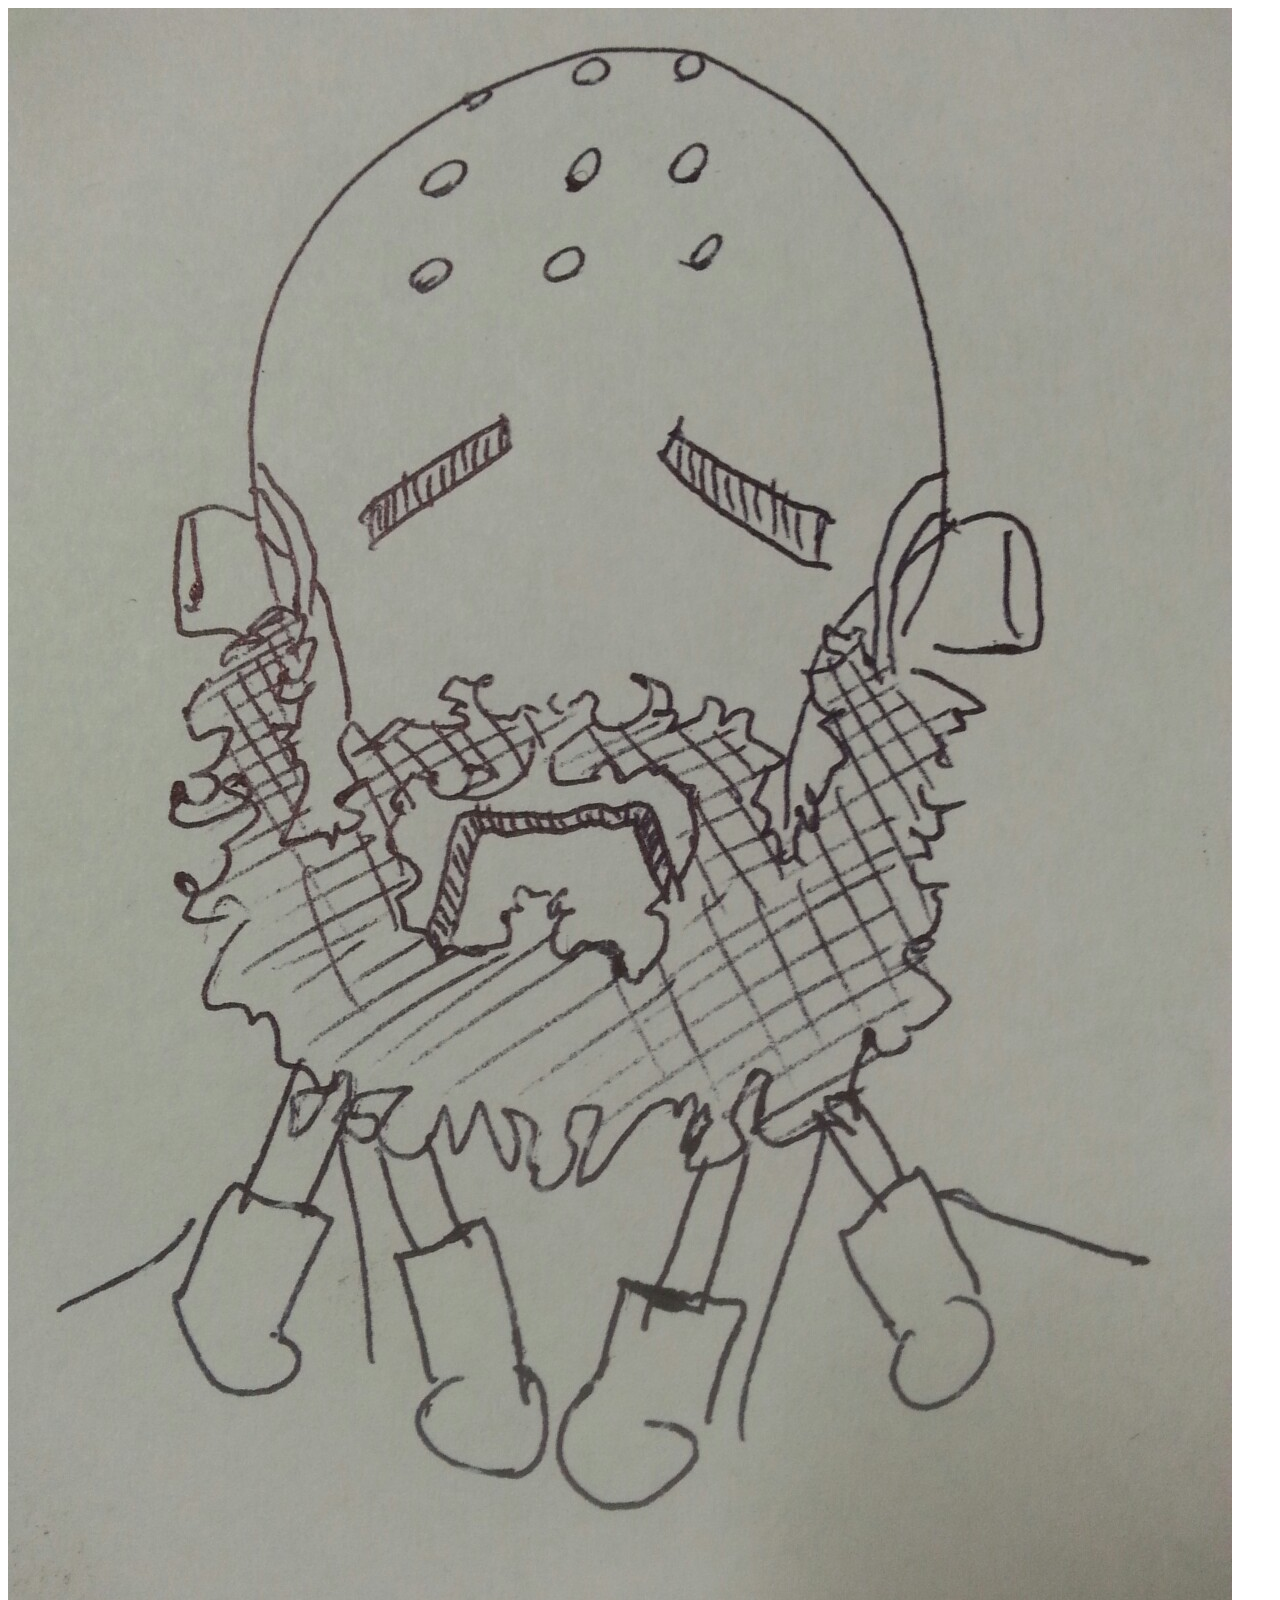
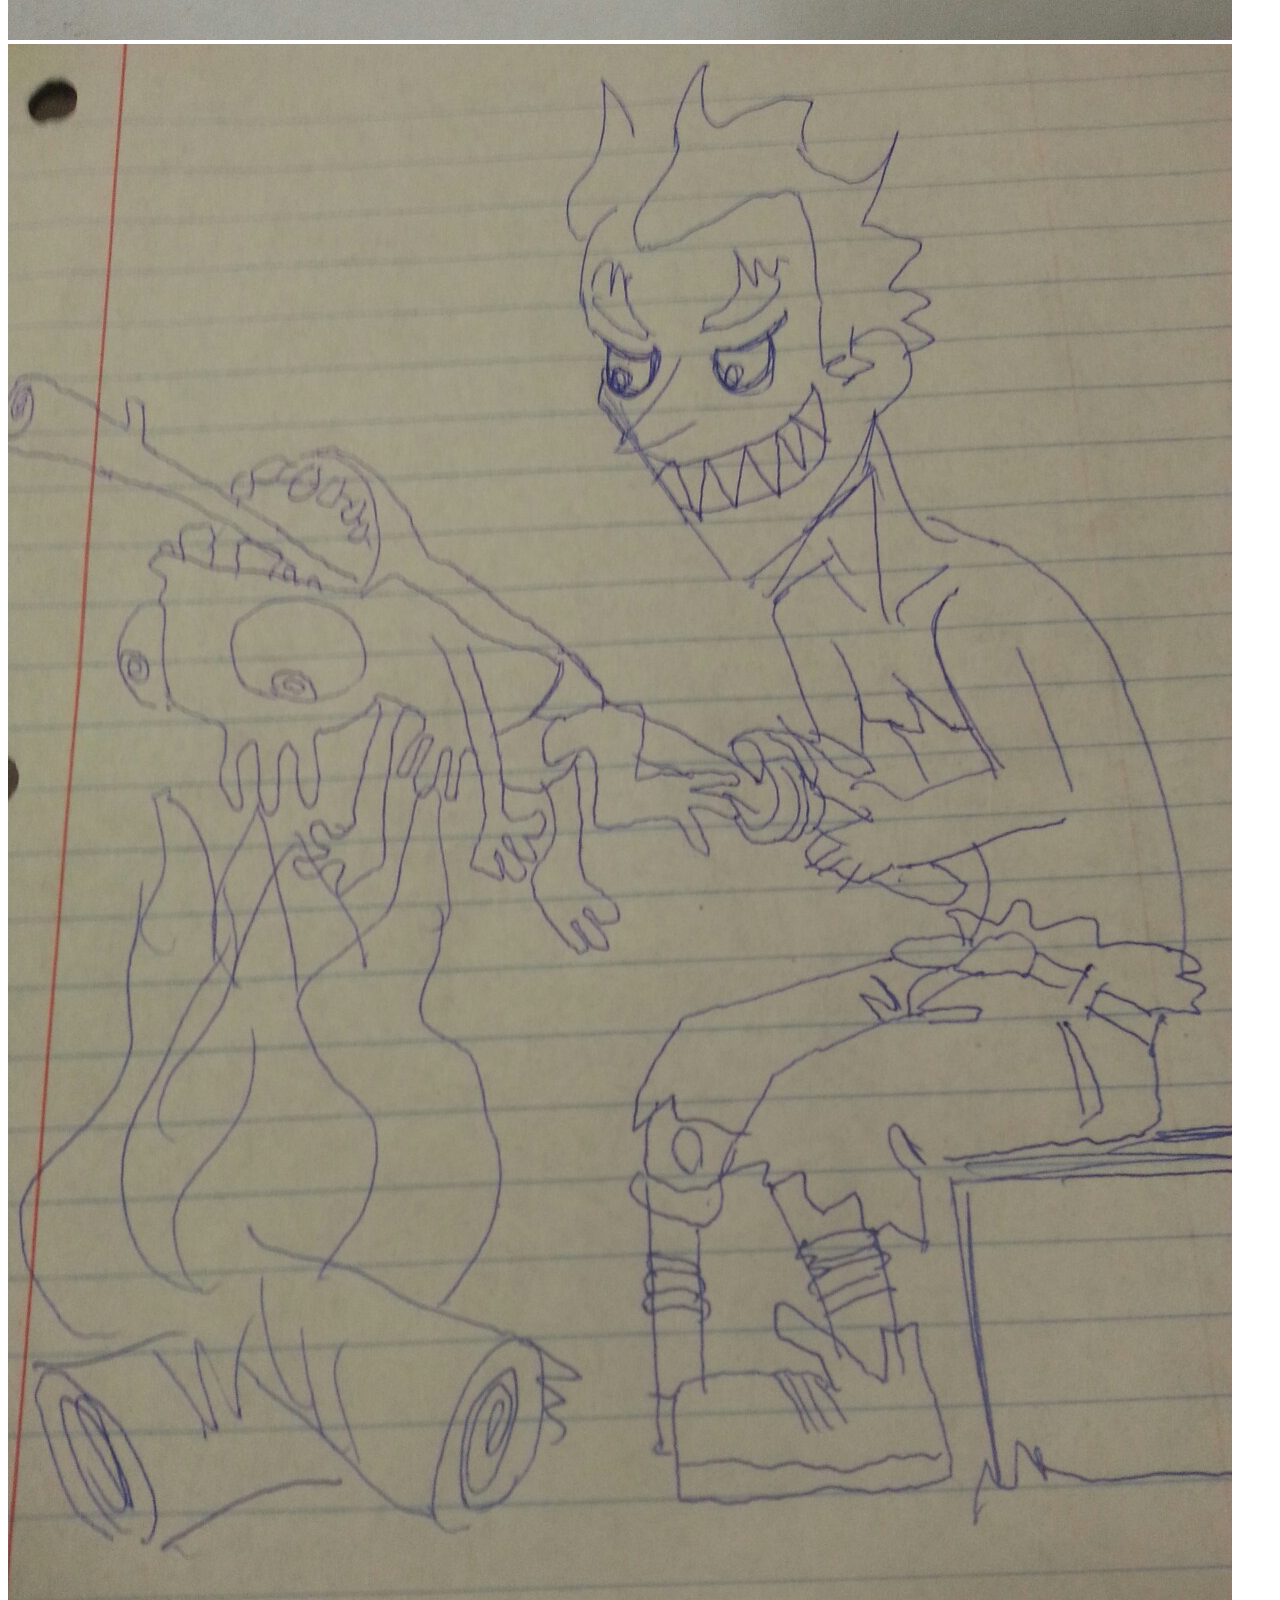
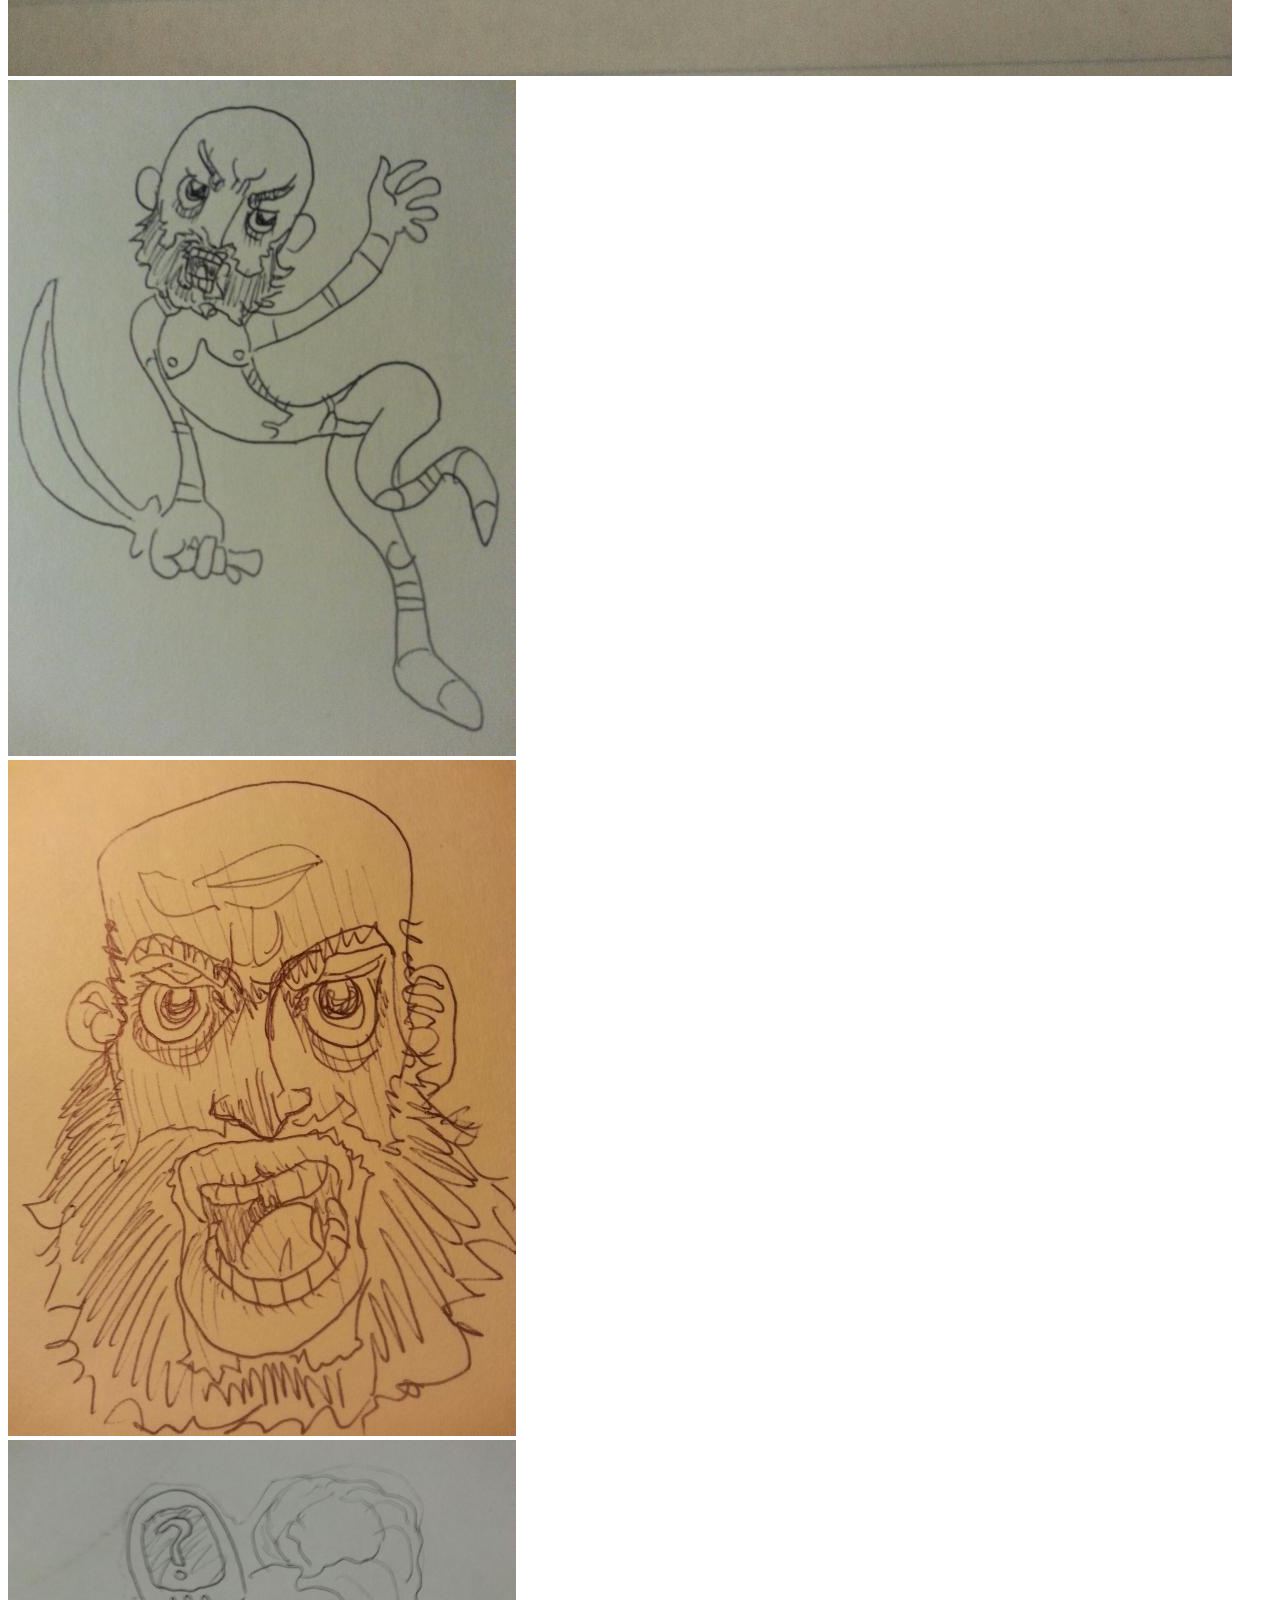
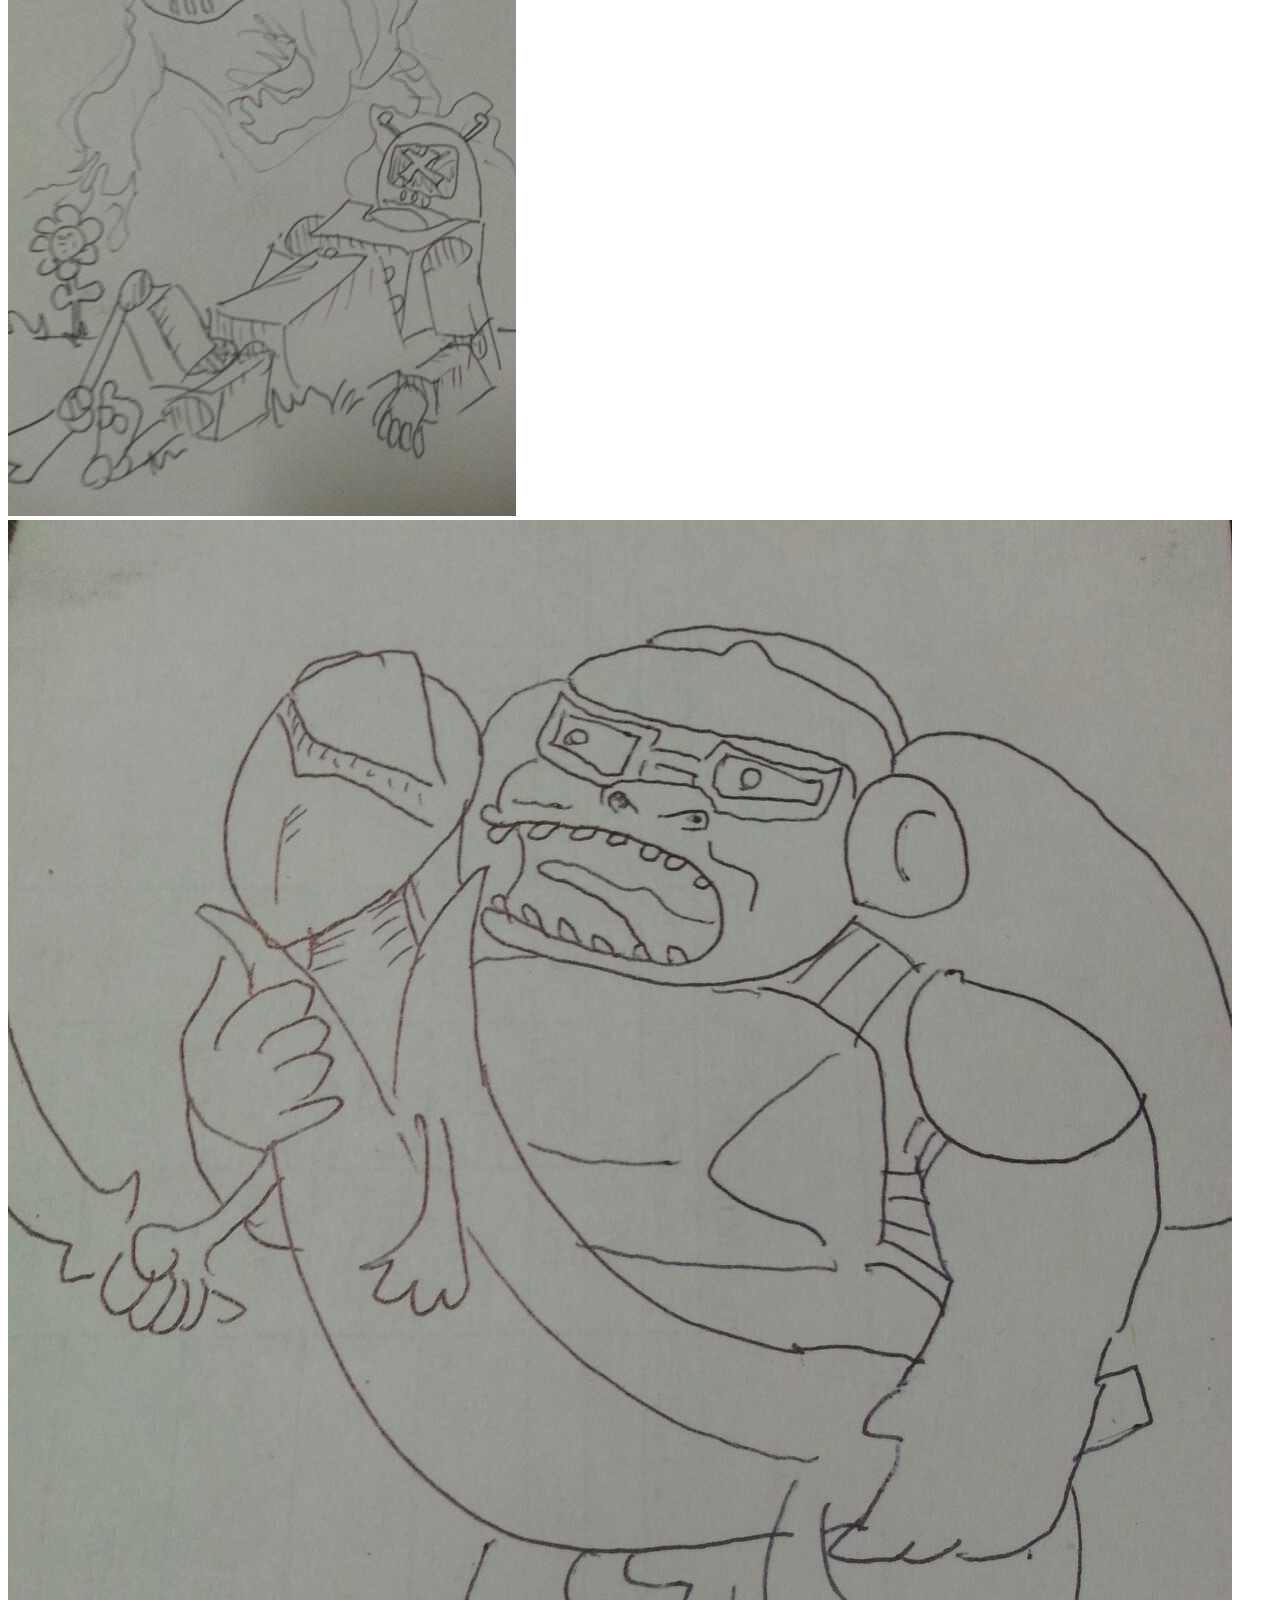
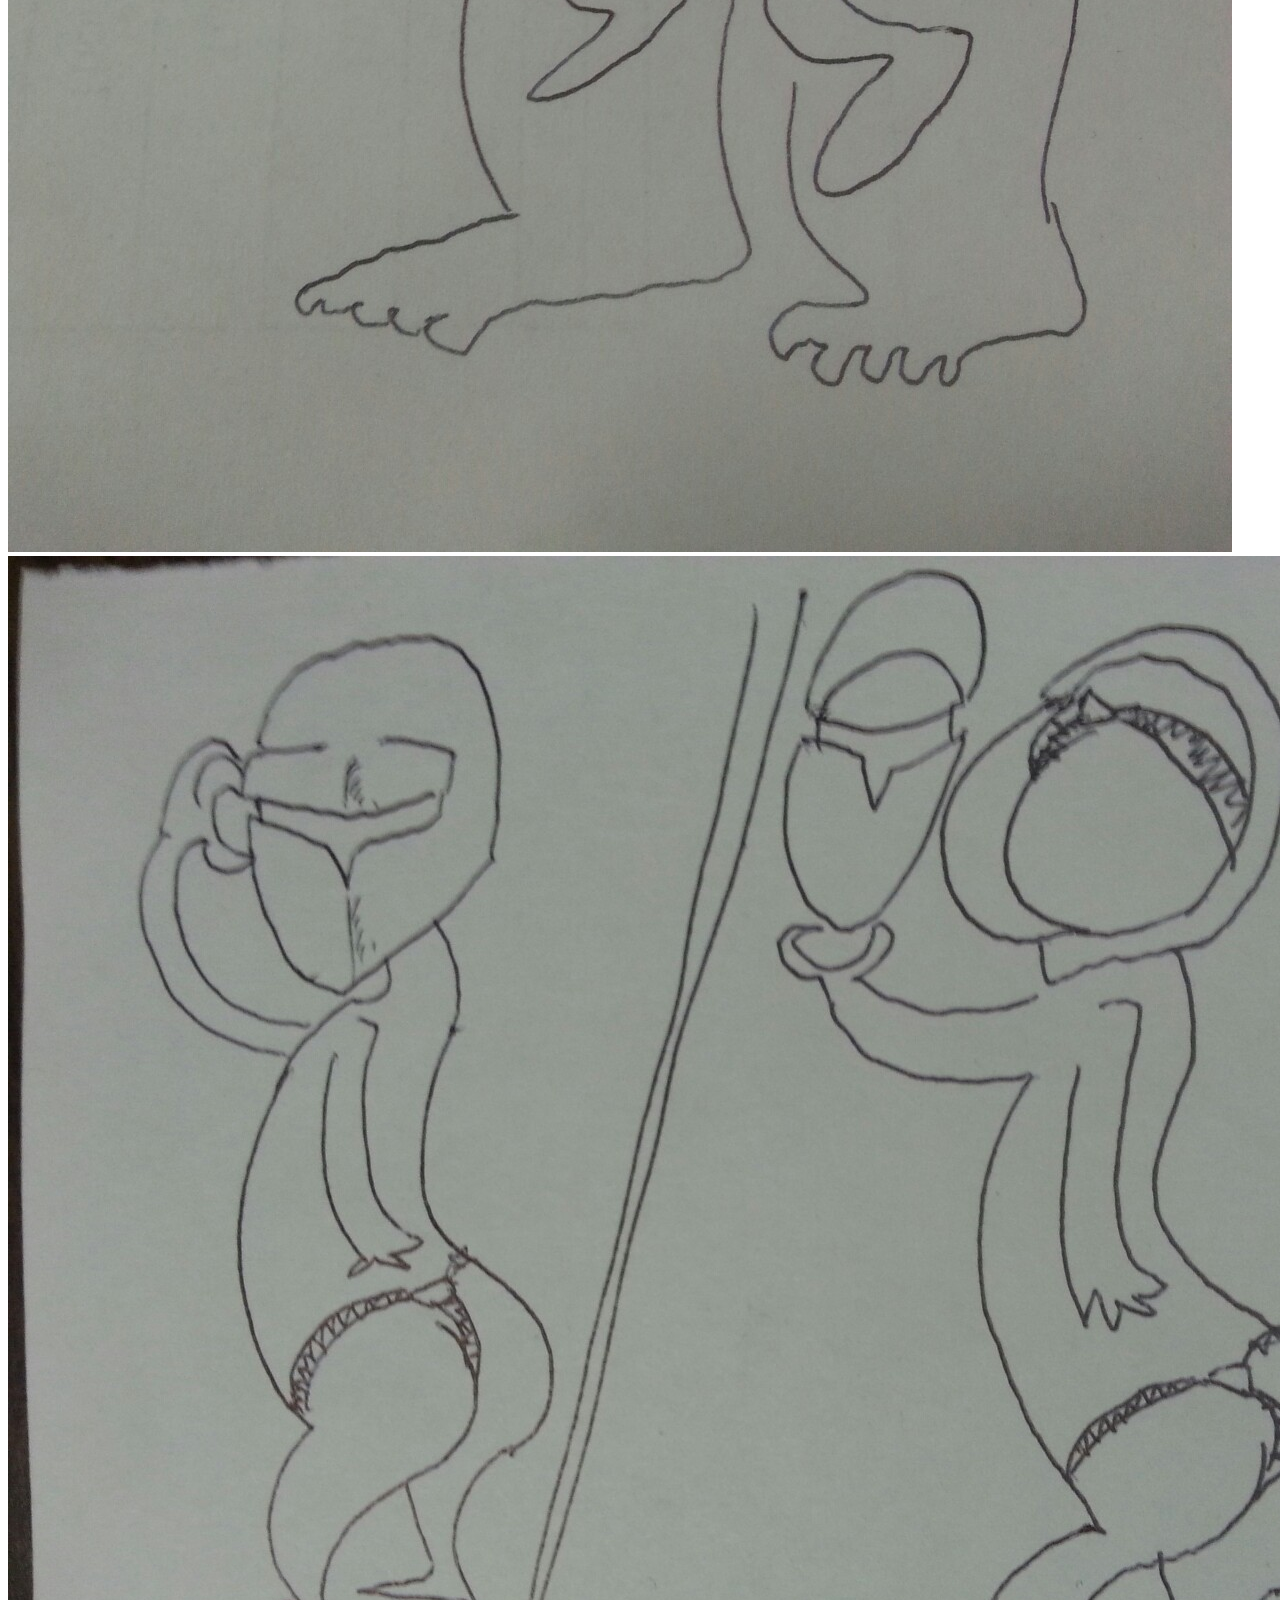
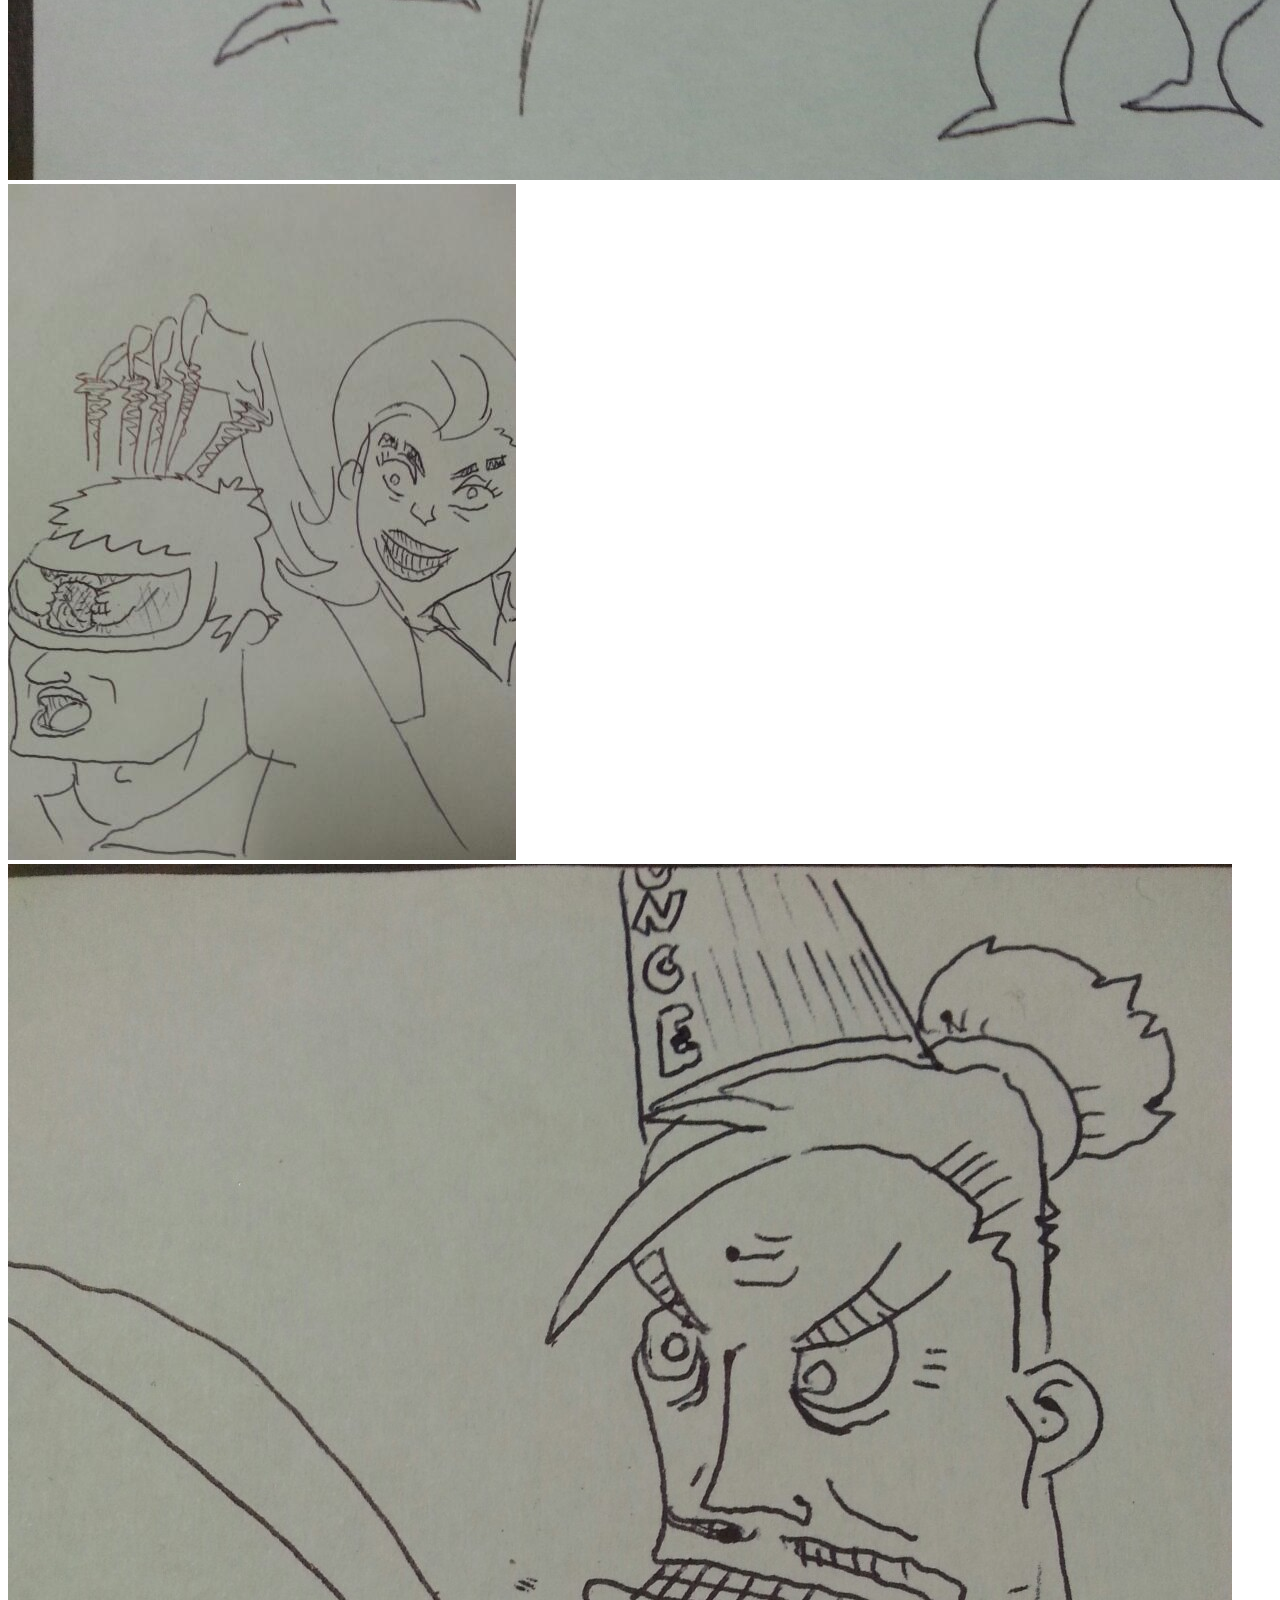
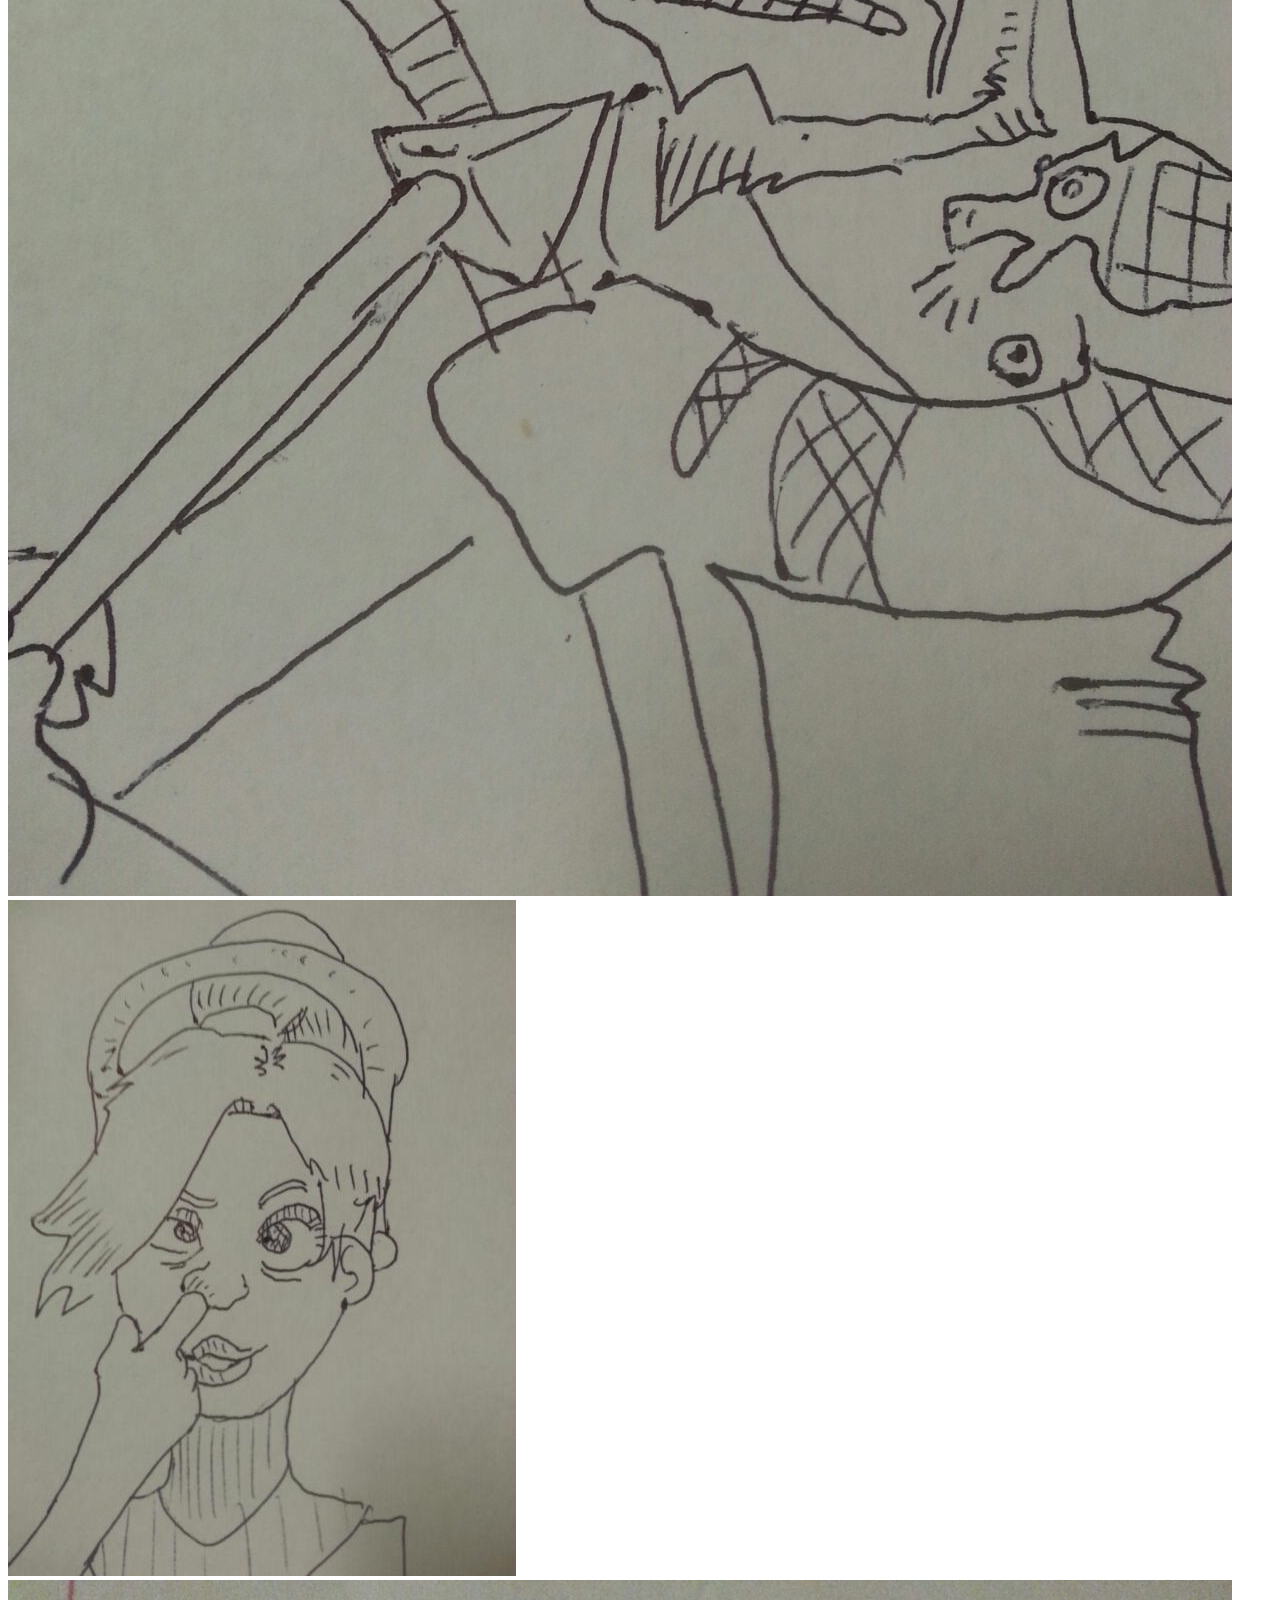
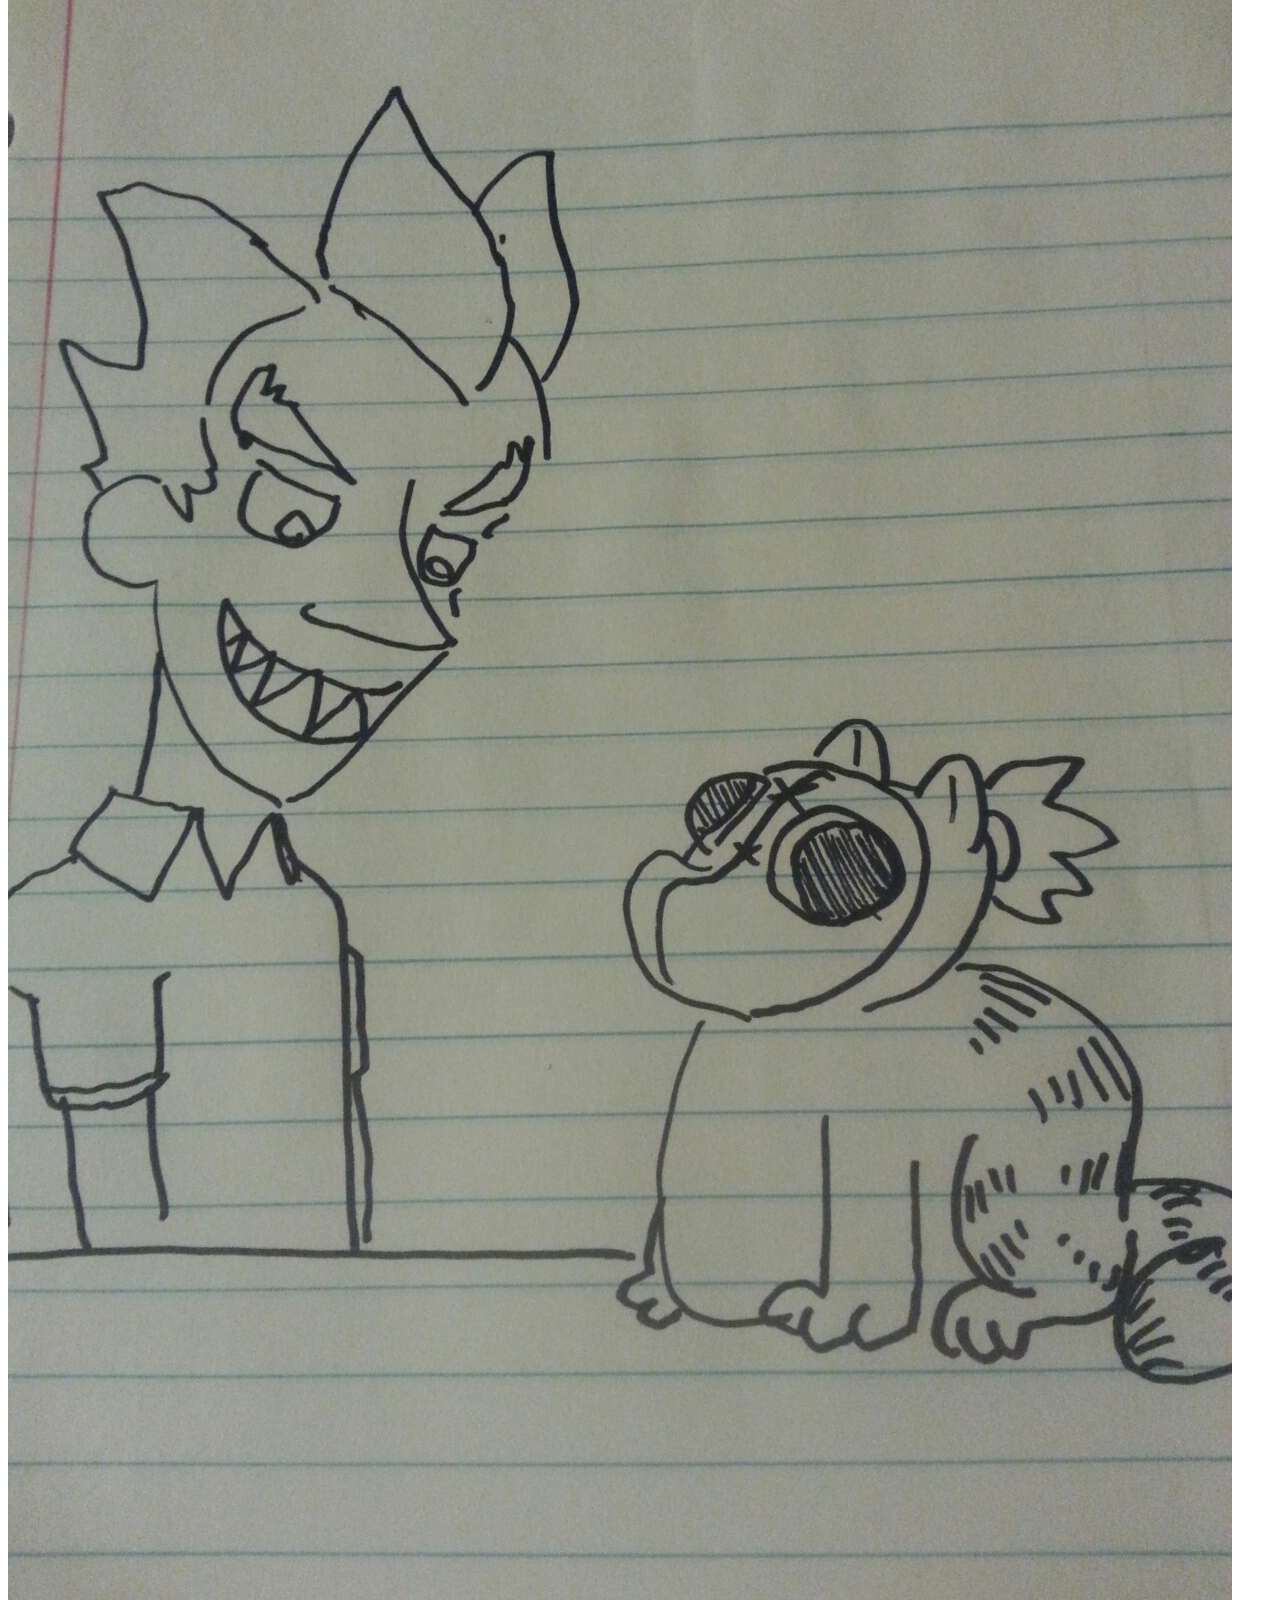
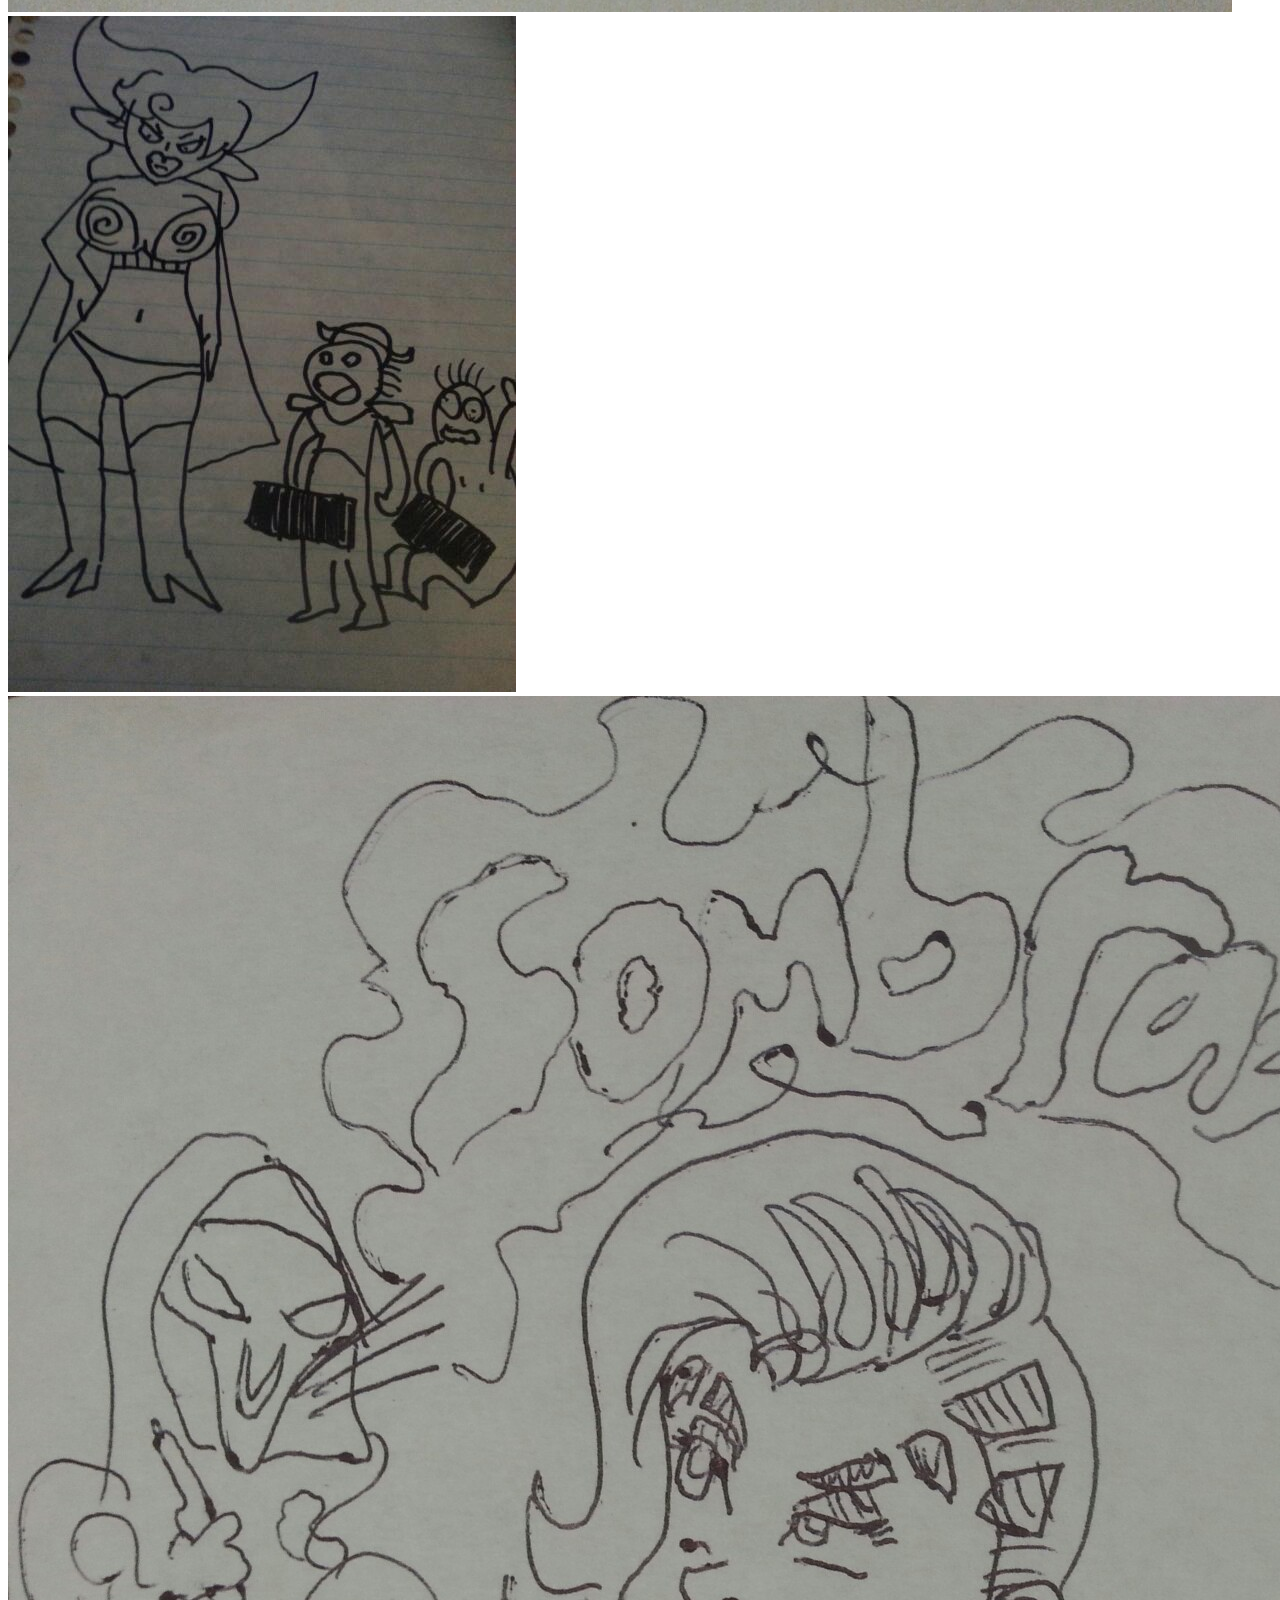
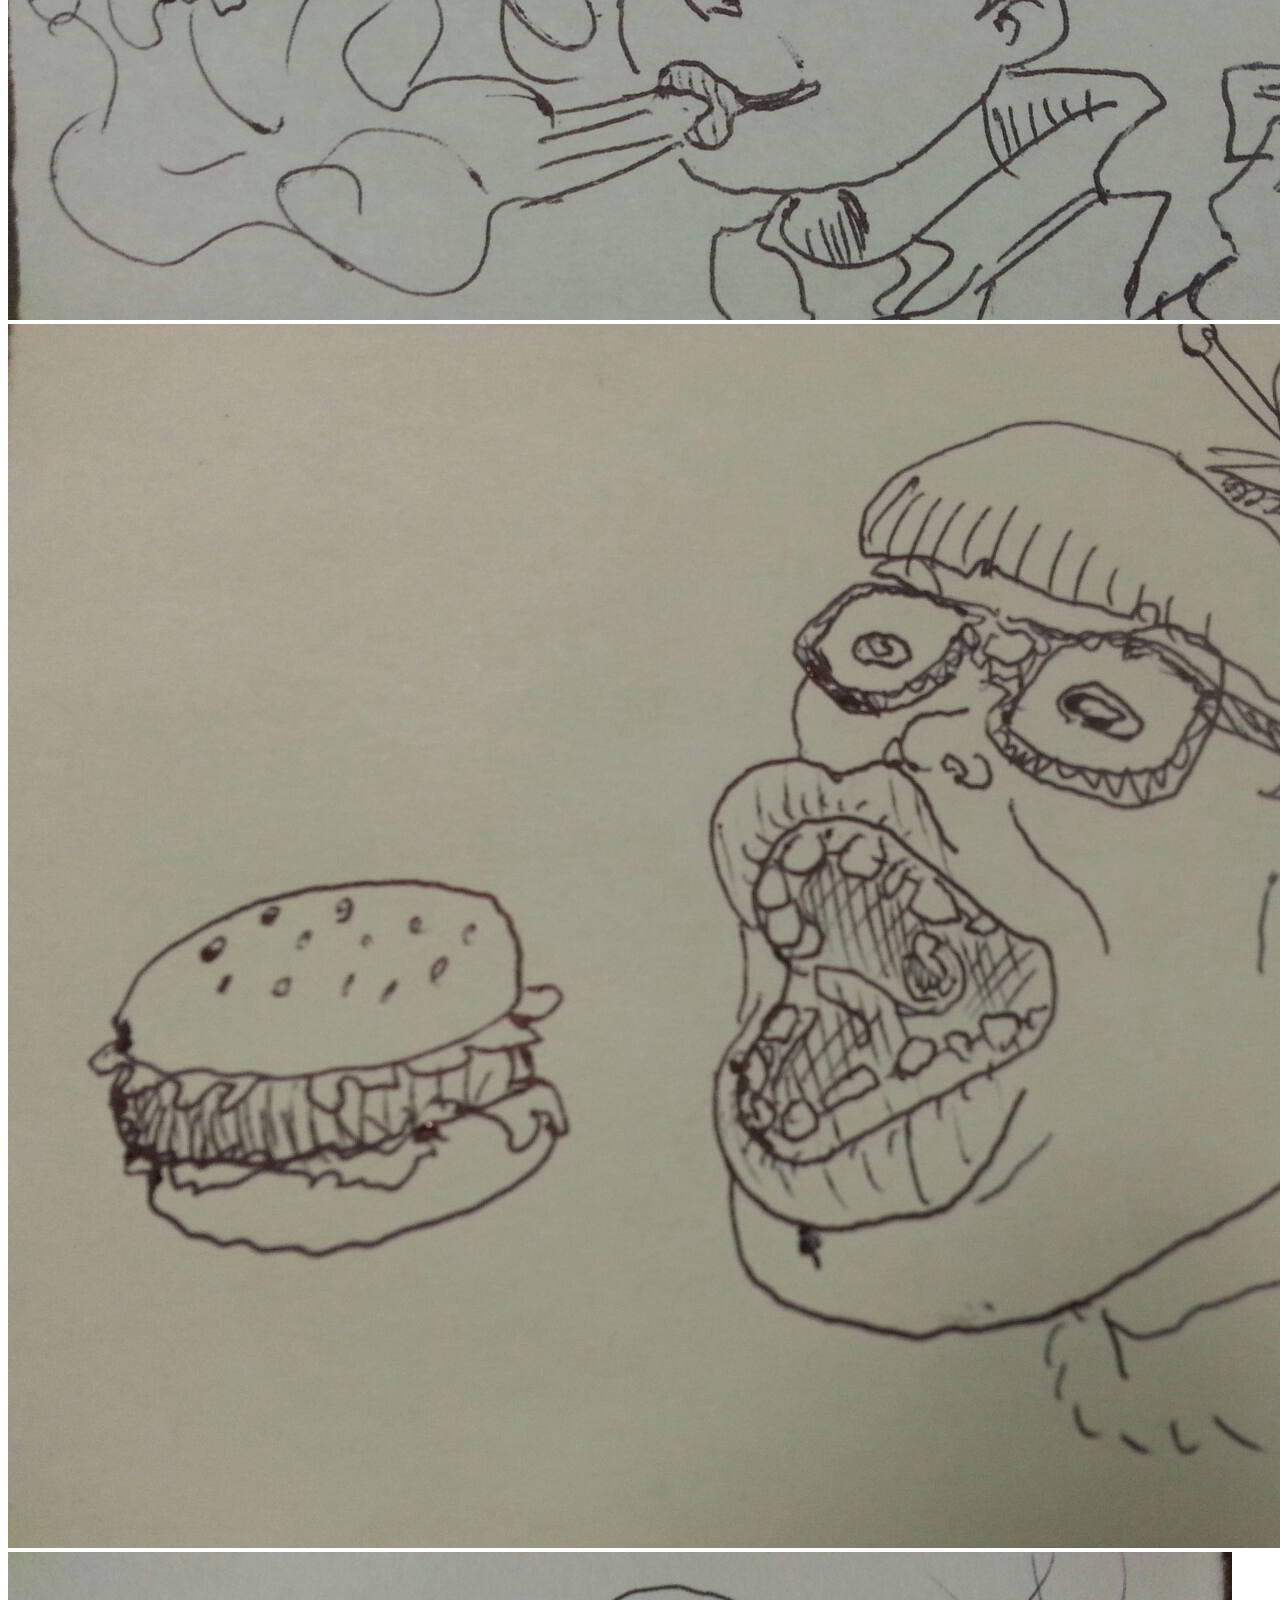
==== artwork.html @ 7b08addc "Add media" ====
<!DOCTYPE html>
<html>

  <body>

    <div id="imgGallery" class="container-fluid">
	
	    <div class="row">
          <div class="col">
           <img src="tmp/ow1.jpg" class="img-fluid" />
          </div>
          <div class="col">
           <img src="tmp/ow2.jpg" class="img-fluid" />
          </div>
          <div class="col">
           <img src="tmp/ow3.jpg" class="img-fluid" />
          </div>
        </div>
		
	    <div class="row">
          <div class="col">
           <img src="tmp/ow4.jpg" class="img-fluid" />
          </div>
          <div class="col">
           <img src="tmp/ow5.jpg" class="img-fluid" />
          </div>
          <div class="col">
           <img src="tmp/ow6.jpg" class="img-fluid" />
          </div>
        </div>
		
	    <div class="row">
          <div class="col">
           <img src="tmp/ow7.jpg" class="img-fluid" />
          </div>
          <div class="col">
           <img src="tmp/ow8.jpg" class="img-fluid" />
          </div>
          <div class="col">
           <img src="tmp/ow9.jpg" class="img-fluid" />
          </div>
        </div>
		
	    <div class="row">
          <div class="col">
           <img src="tmp/ow10.jpg" class="img-fluid" />
          </div>
          <div class="col">
           <img src="tmp/ow11.jpg" class="img-fluid" />
          </div>
          <div class="col">
           <img src="tmp/ow12.jpg" class="img-fluid" />
          </div>
        </div>
		
	    <div class="row">
          <div class="col">
           <img src="tmp/ow13.jpg" class="img-fluid" />
          </div>
          <div class="col">
           <img src="tmp/ow14.jpg" class="img-fluid" />
          </div>
          <div class="col">
           <img src="tmp/ow15.jpg" class="img-fluid" />
          </div>
        </div>
		
	    <div class="row">
          <div class="col">
           <img src="tmp/ow16.jpg" class="img-fluid" />
          </div>
          <div class="col">
           <img src="tmp/ow17.jpg" class="img-fluid" />
          </div>
          <div class="col">
           <img src="tmp/ow18.jpg" class="img-fluid" />
          </div>
        </div>
		

	    <div class="row">
          <div class="col">
           <img src="tmp/ow19.jpg" class="img-fluid" />
          </div>
          <div class="col">
           <img src="tmp/ow20.jpg" class="img-fluid" />
          </div>
          <div class="col">
           <img src="tmp/ow21.jpg" class="img-fluid" />
          </div>
        </div>
		
	    <div class="row">
          <div class="col">
           <img src="tmp/ow22.jpg" class="img-fluid" />
          </div>
          <div class="col">
           <img src="tmp/ow23.jpg" class="img-fluid" />
          </div>
          <div class="col">
           <img src="tmp/ow24.jpg" class="img-fluid" />
          </div>
        </div>
				
	    <div class="row">
          <div class="col">
           <img src="tmp/ow28.jpg" class="img-fluid" />
          </div>
          <div class="col">
           <img src="tmp/ow26.jpg" class="img-fluid" />
          </div>
          <div class="col">
           <img src="tmp/ow27.jpg" class="img-fluid" />
          </div>
        </div>
		

    </div> <!-- close img gallery -->
  
  </body>
  
</html>
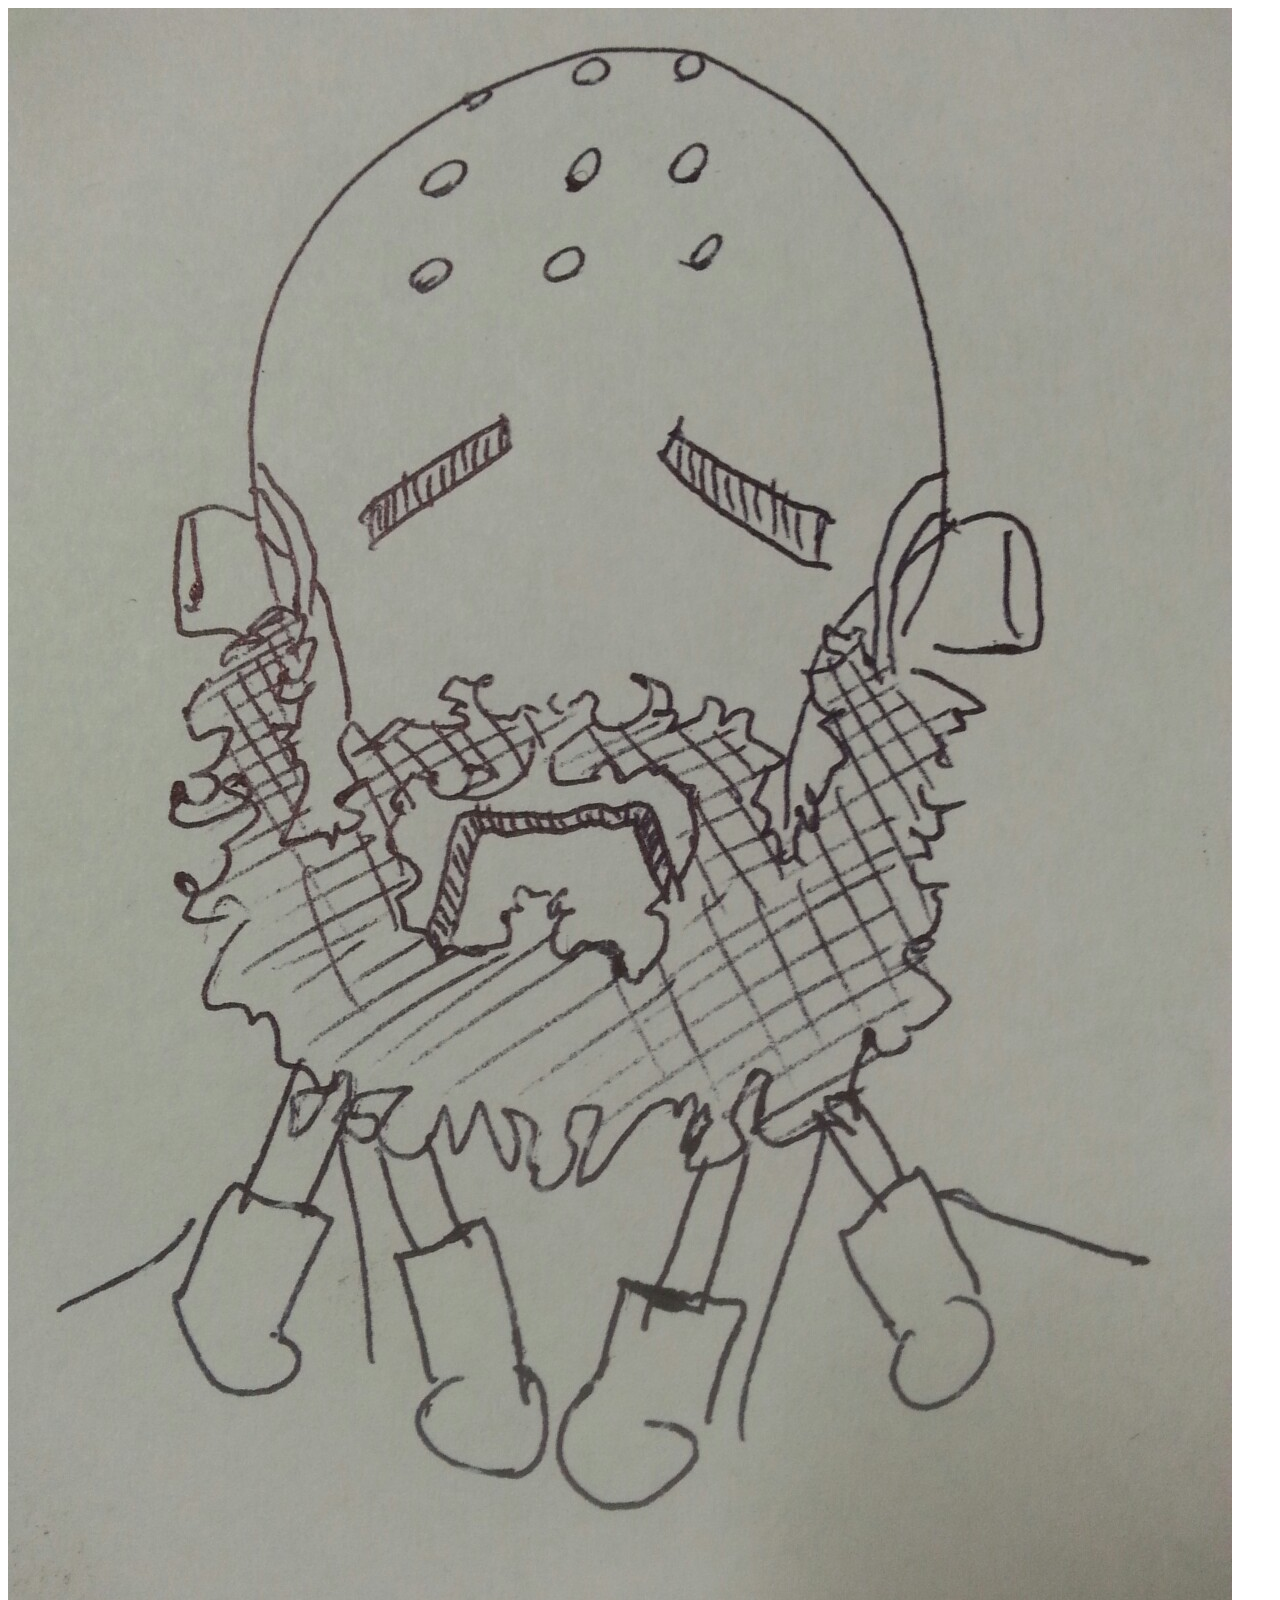
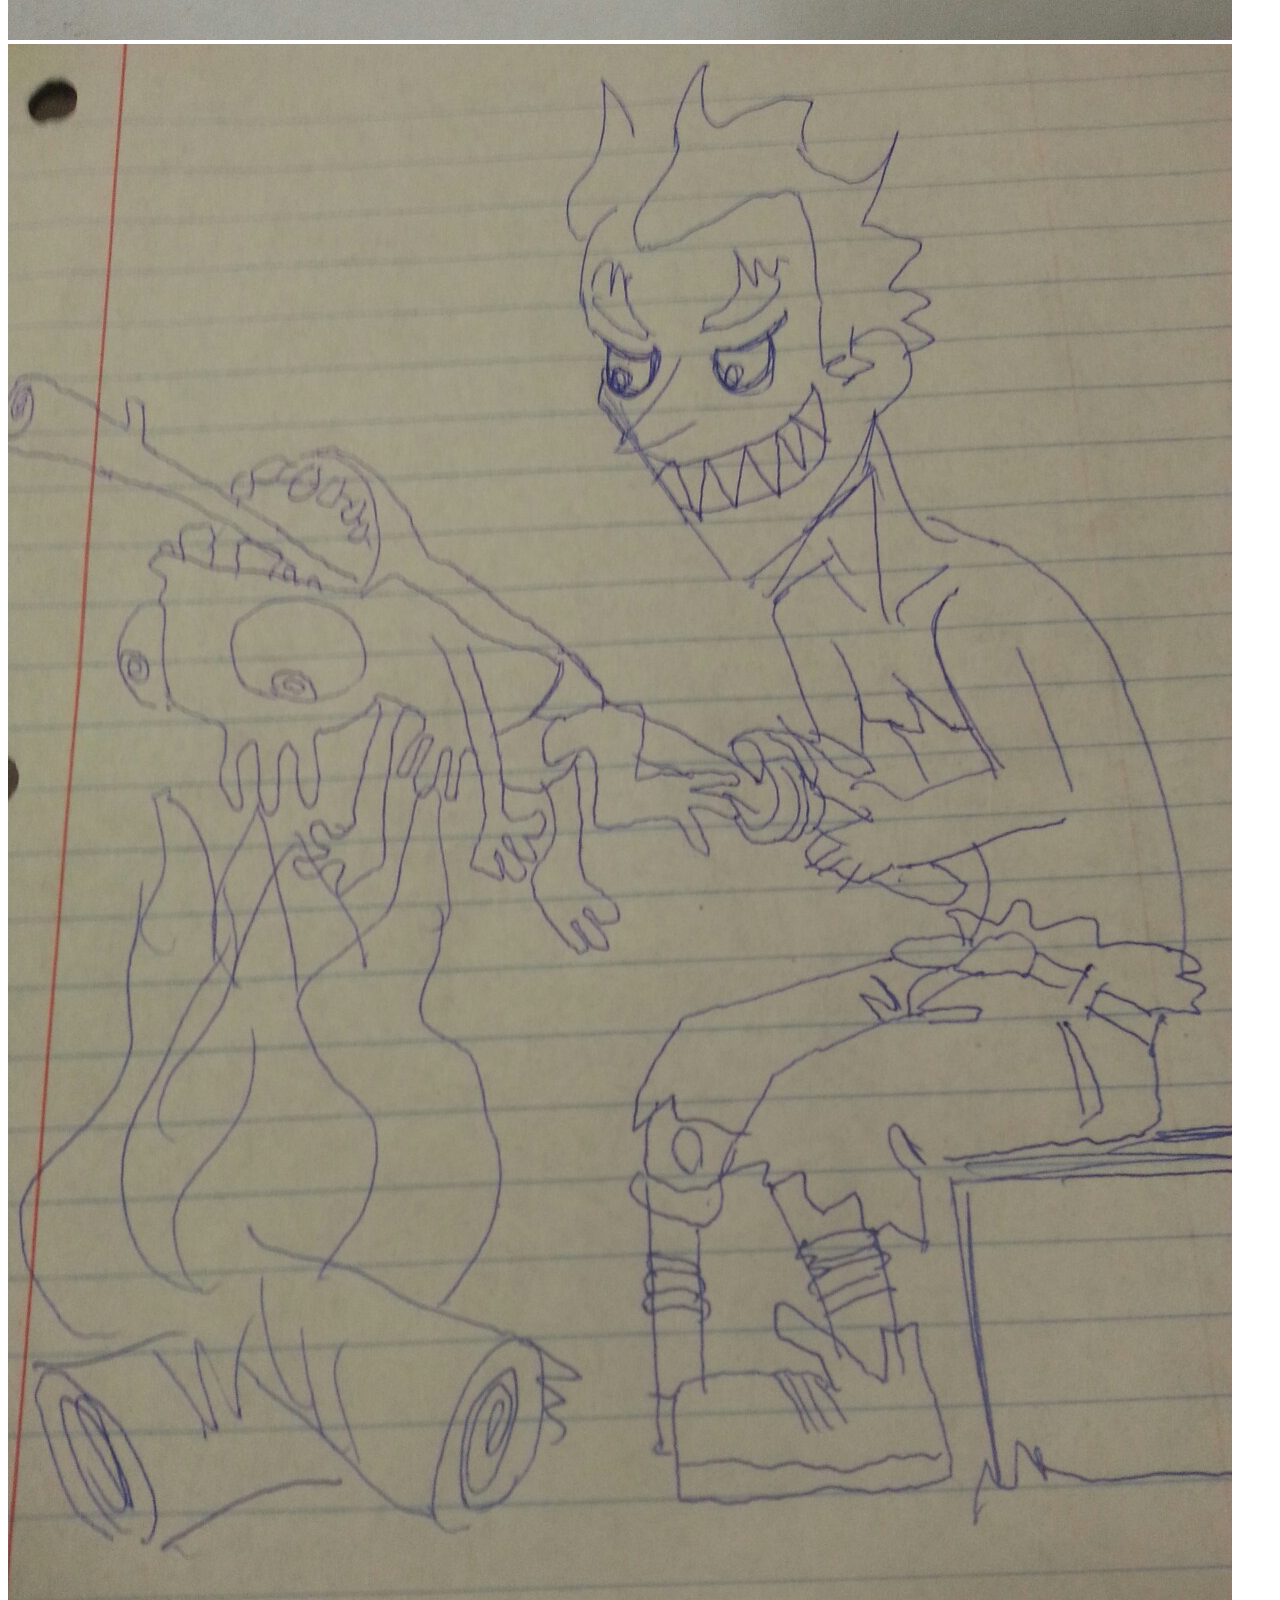
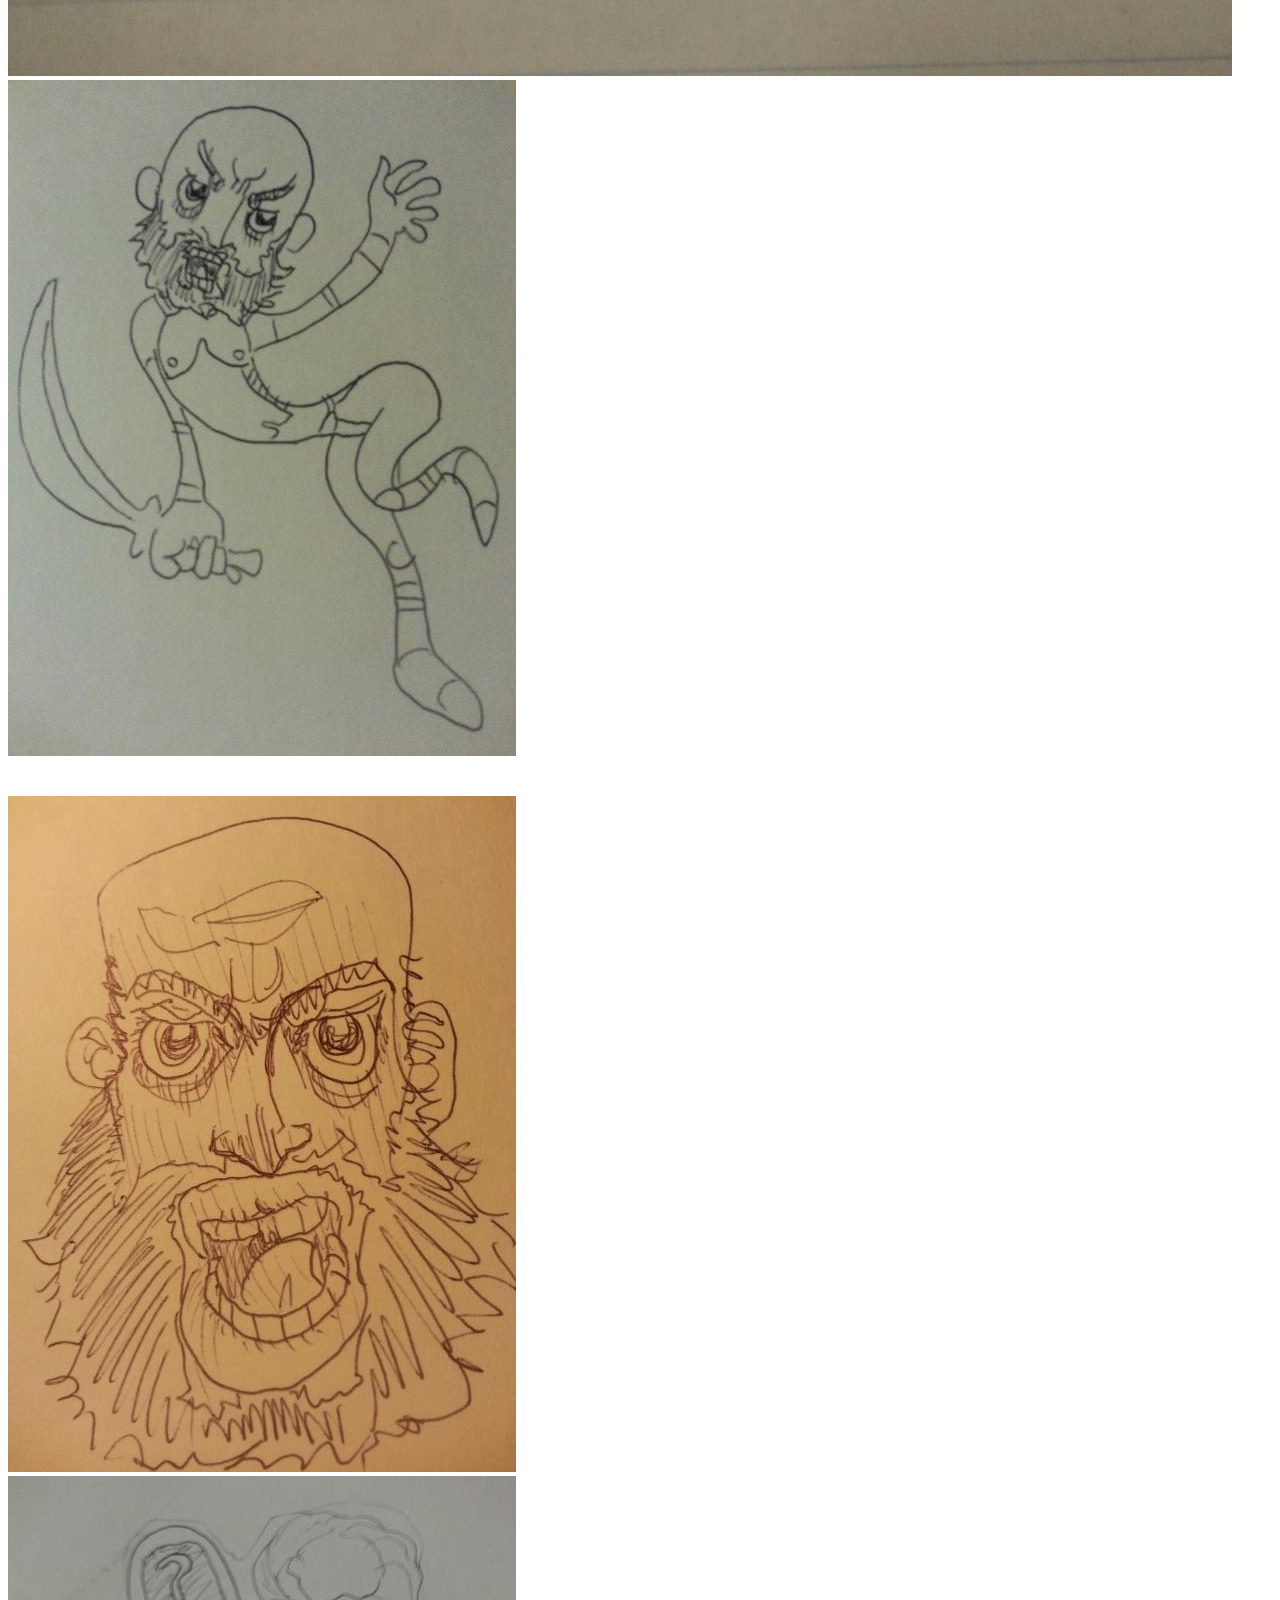
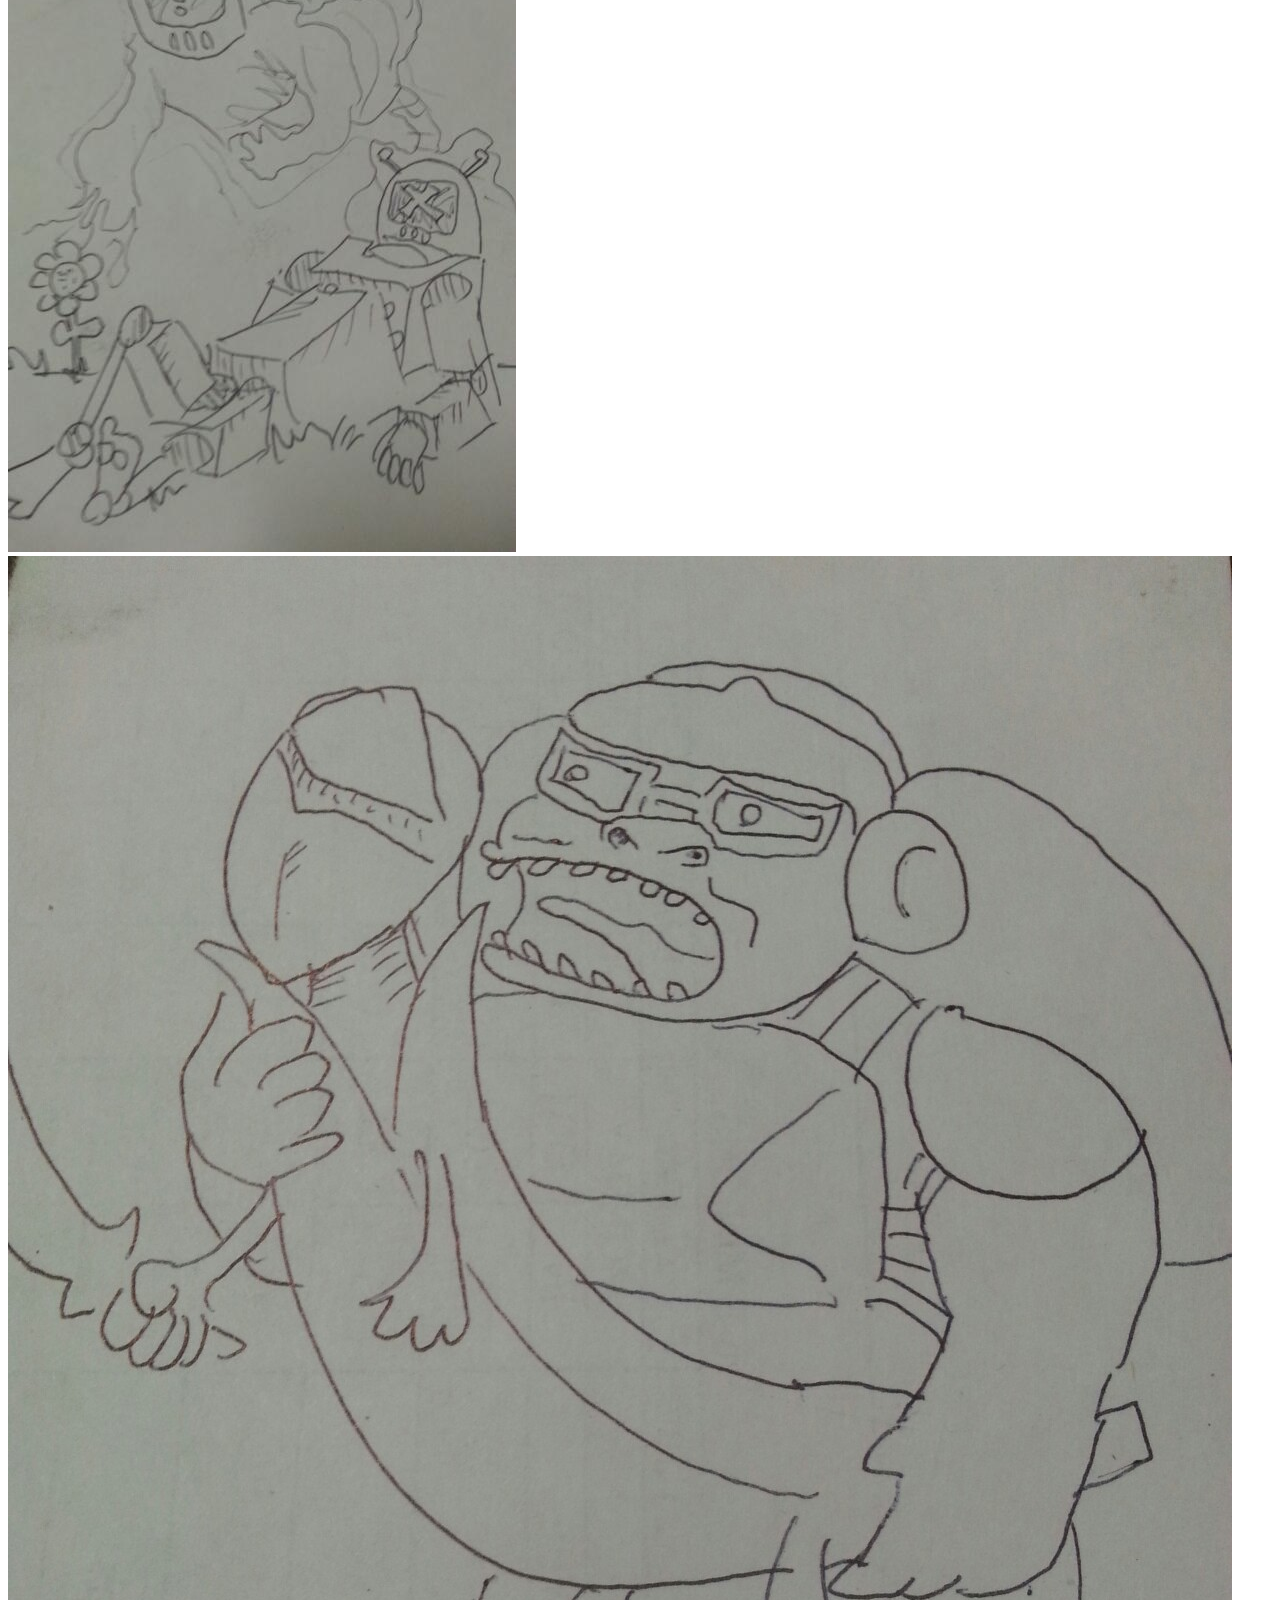
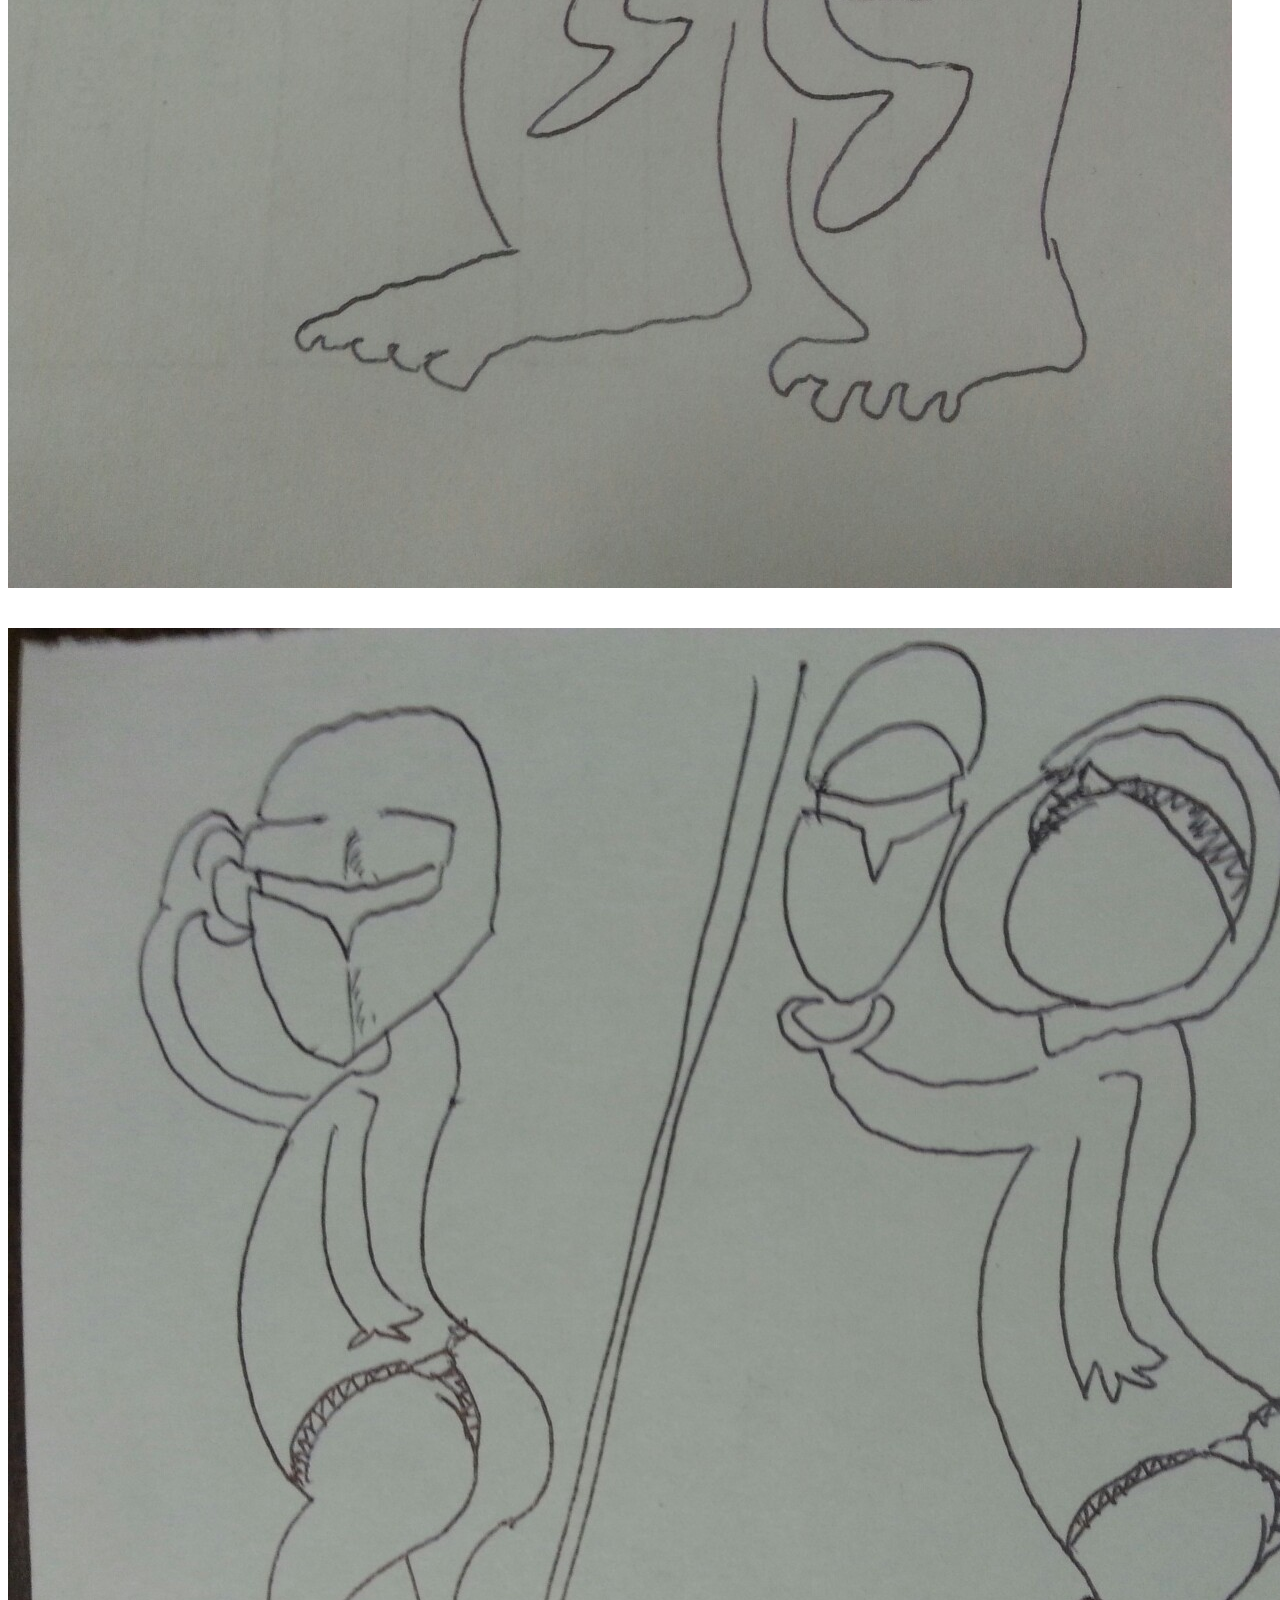
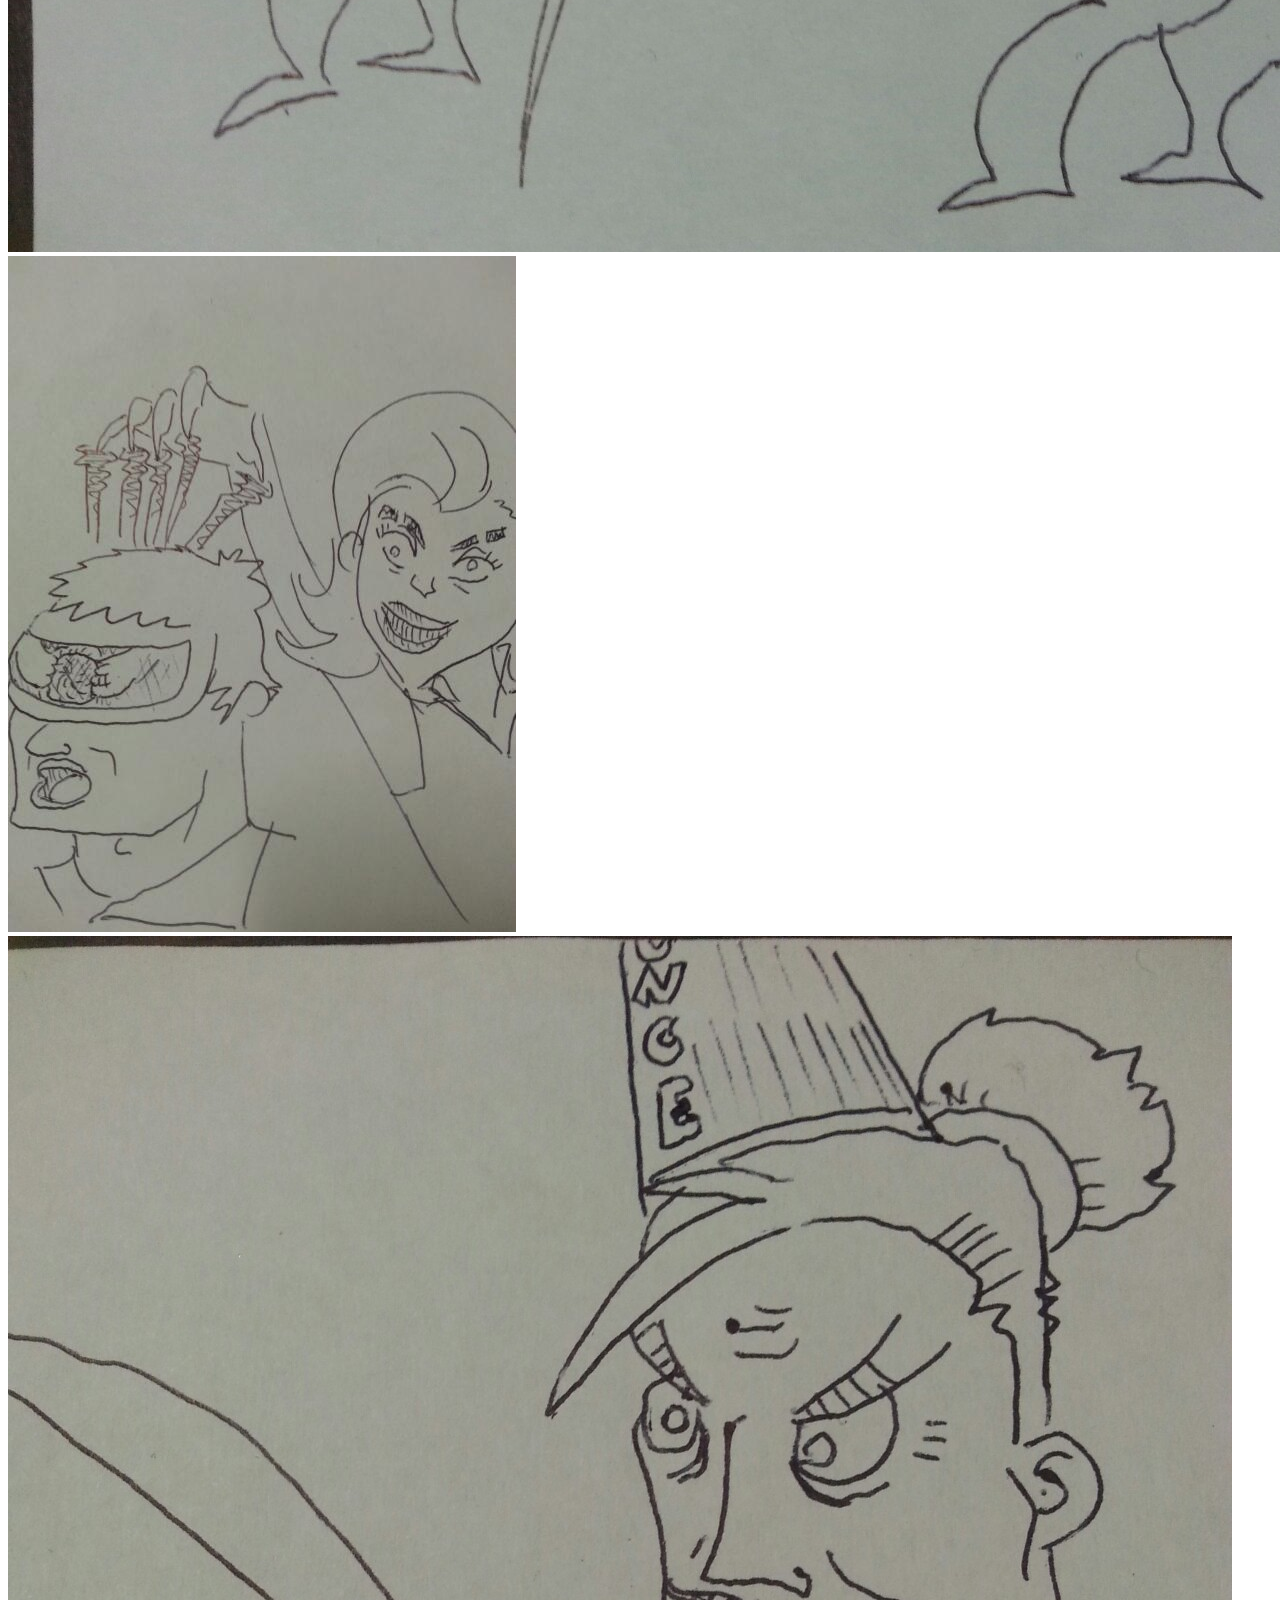
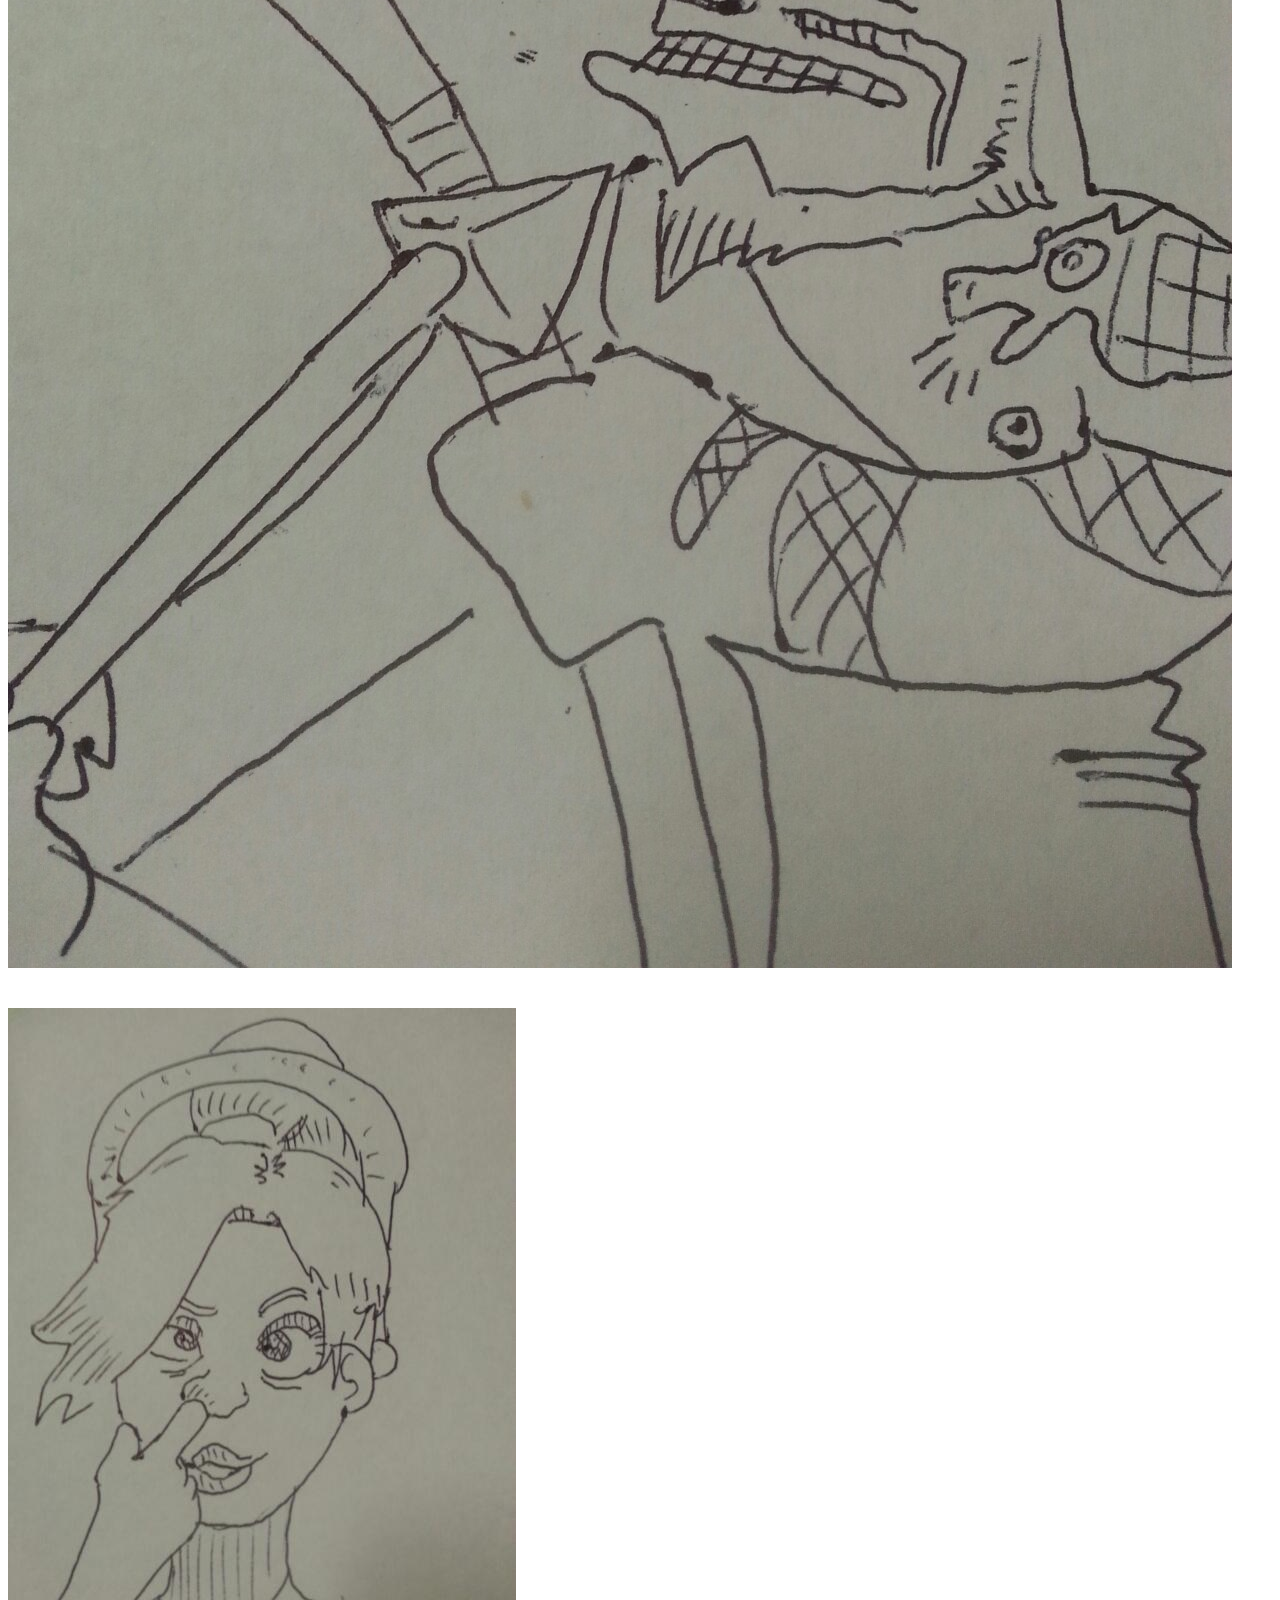
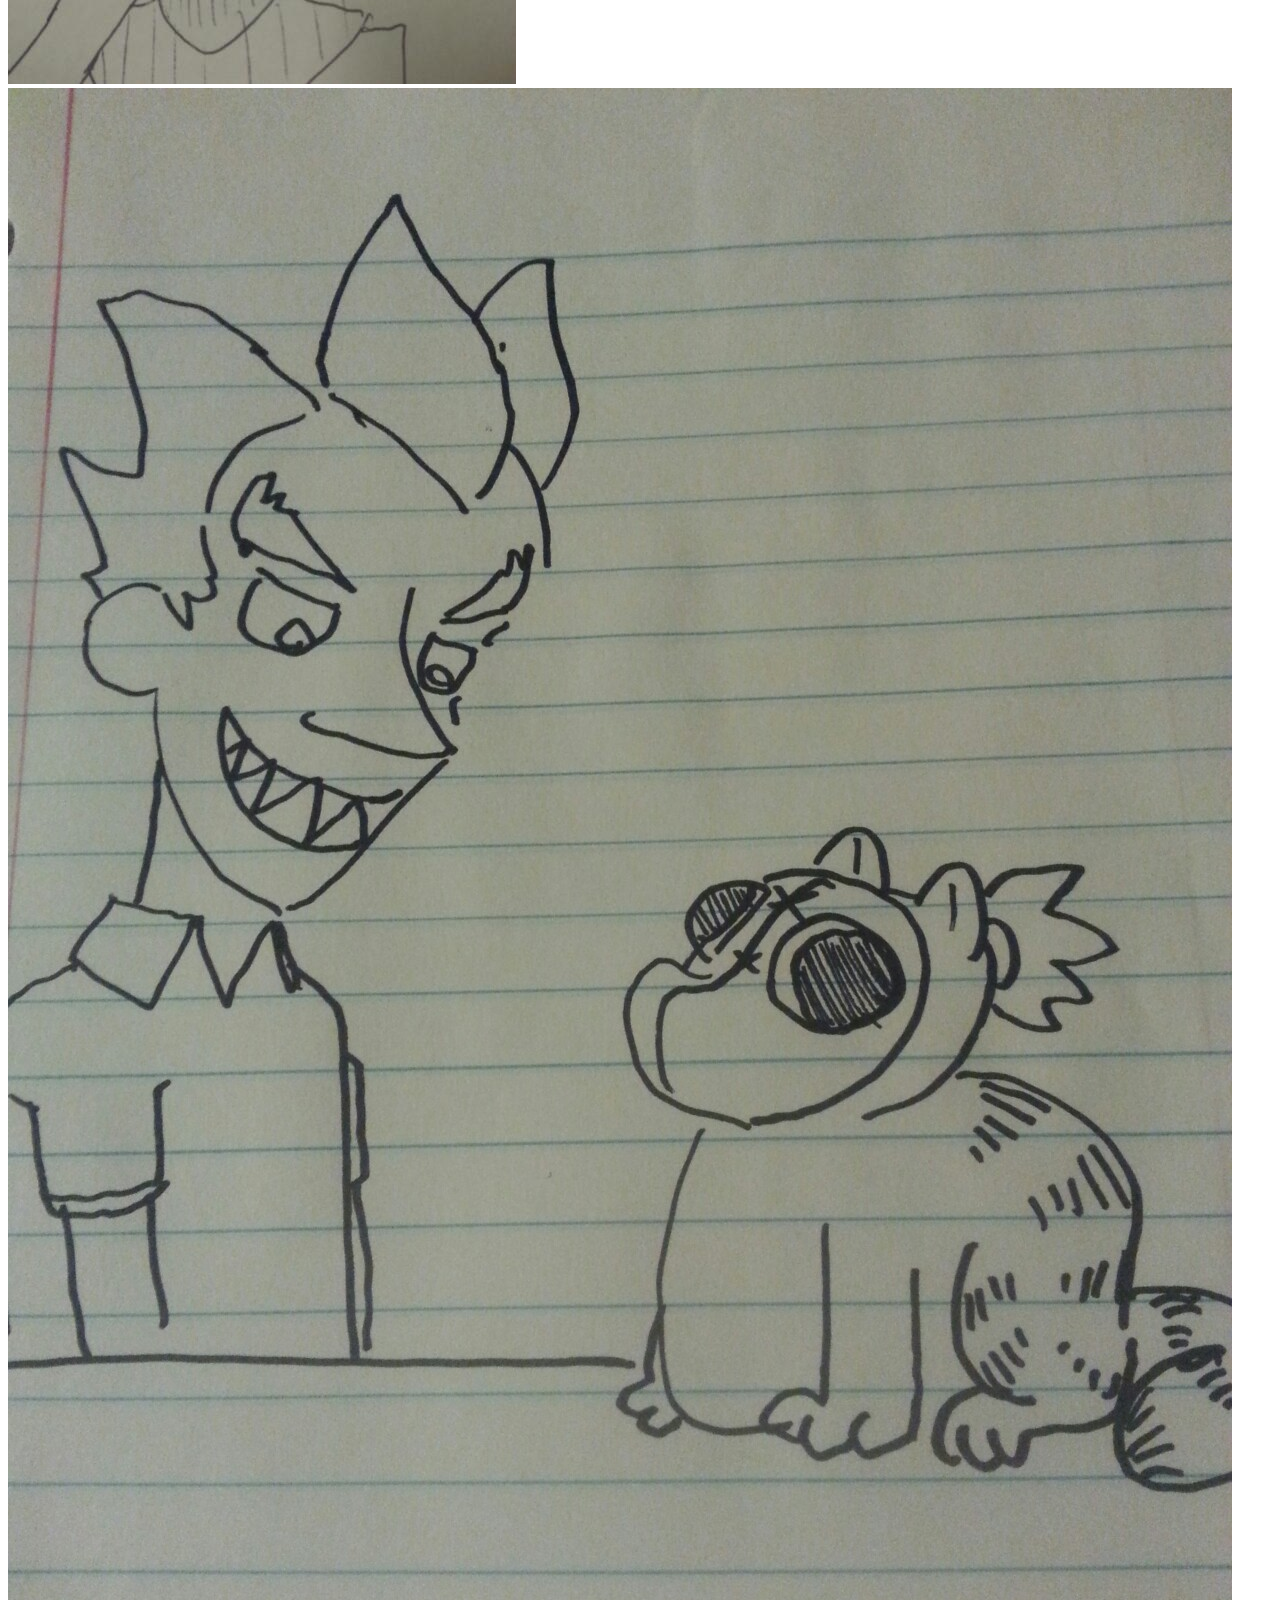
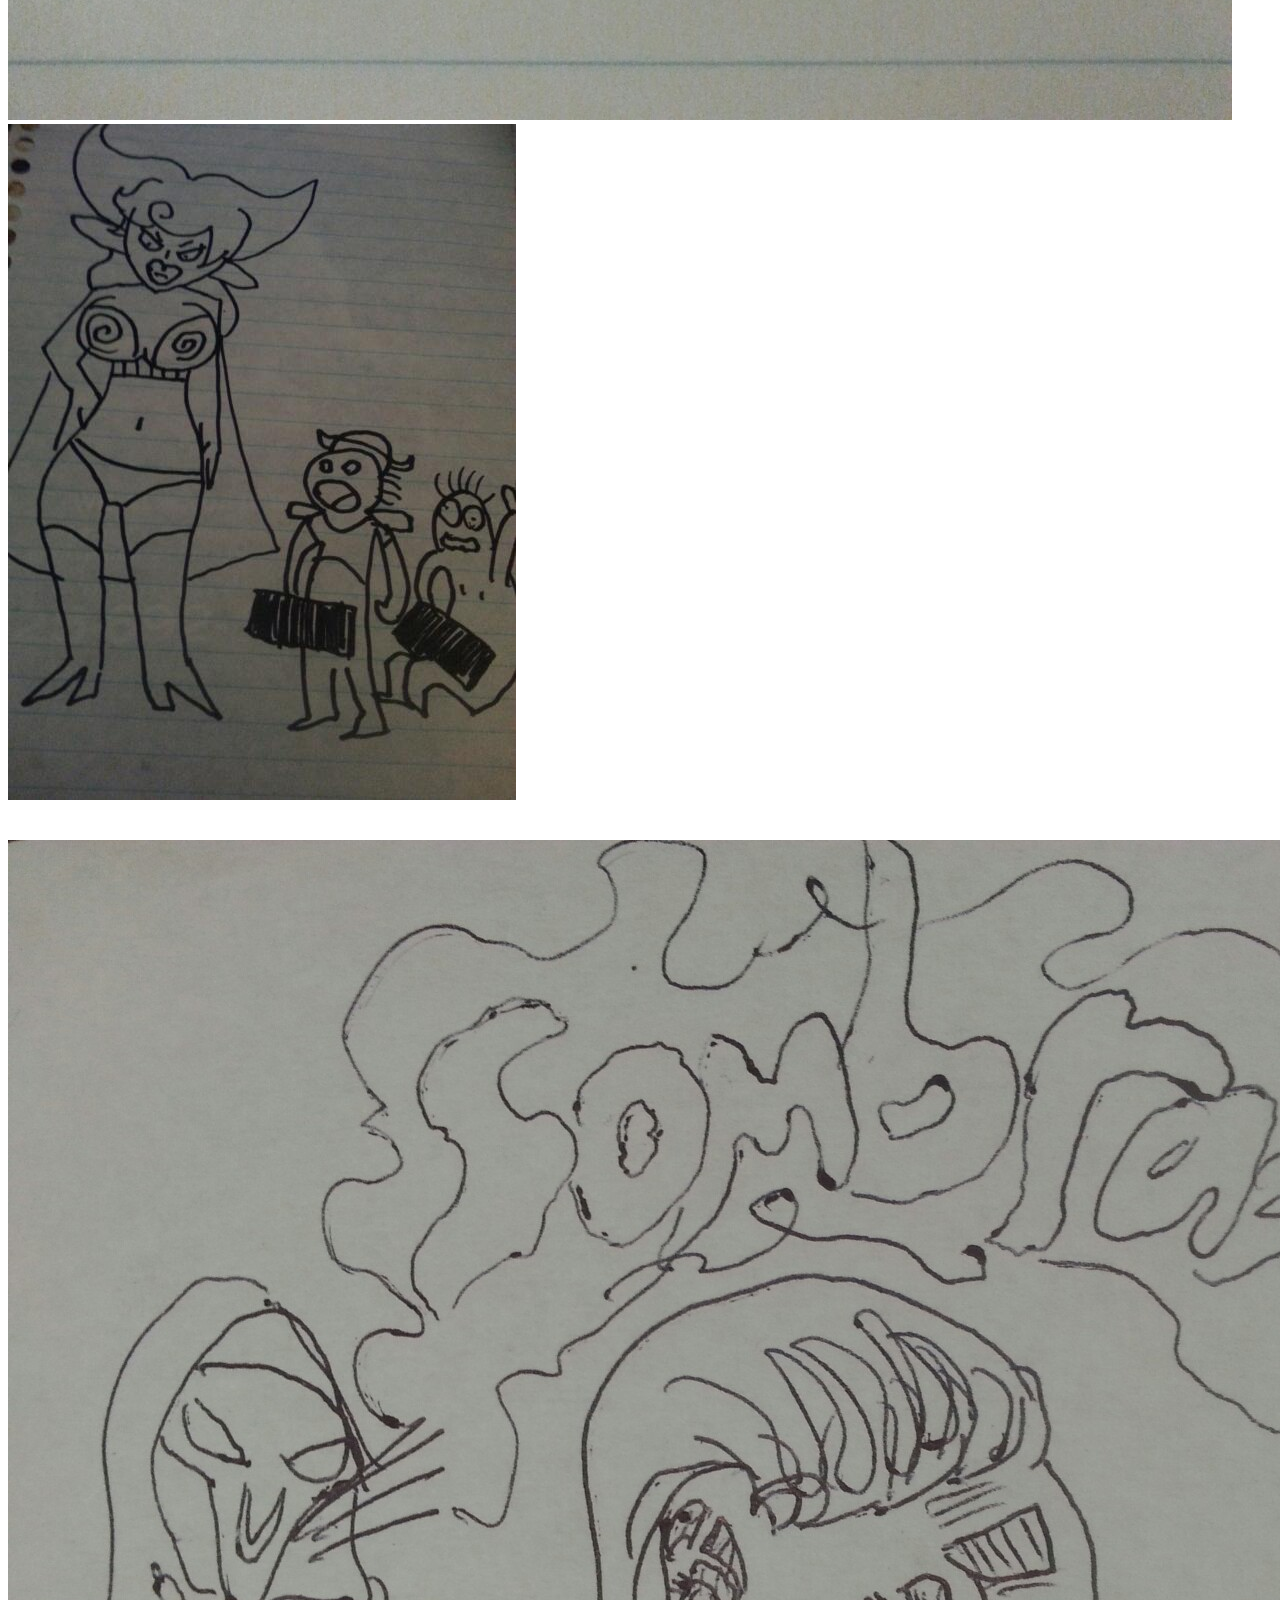
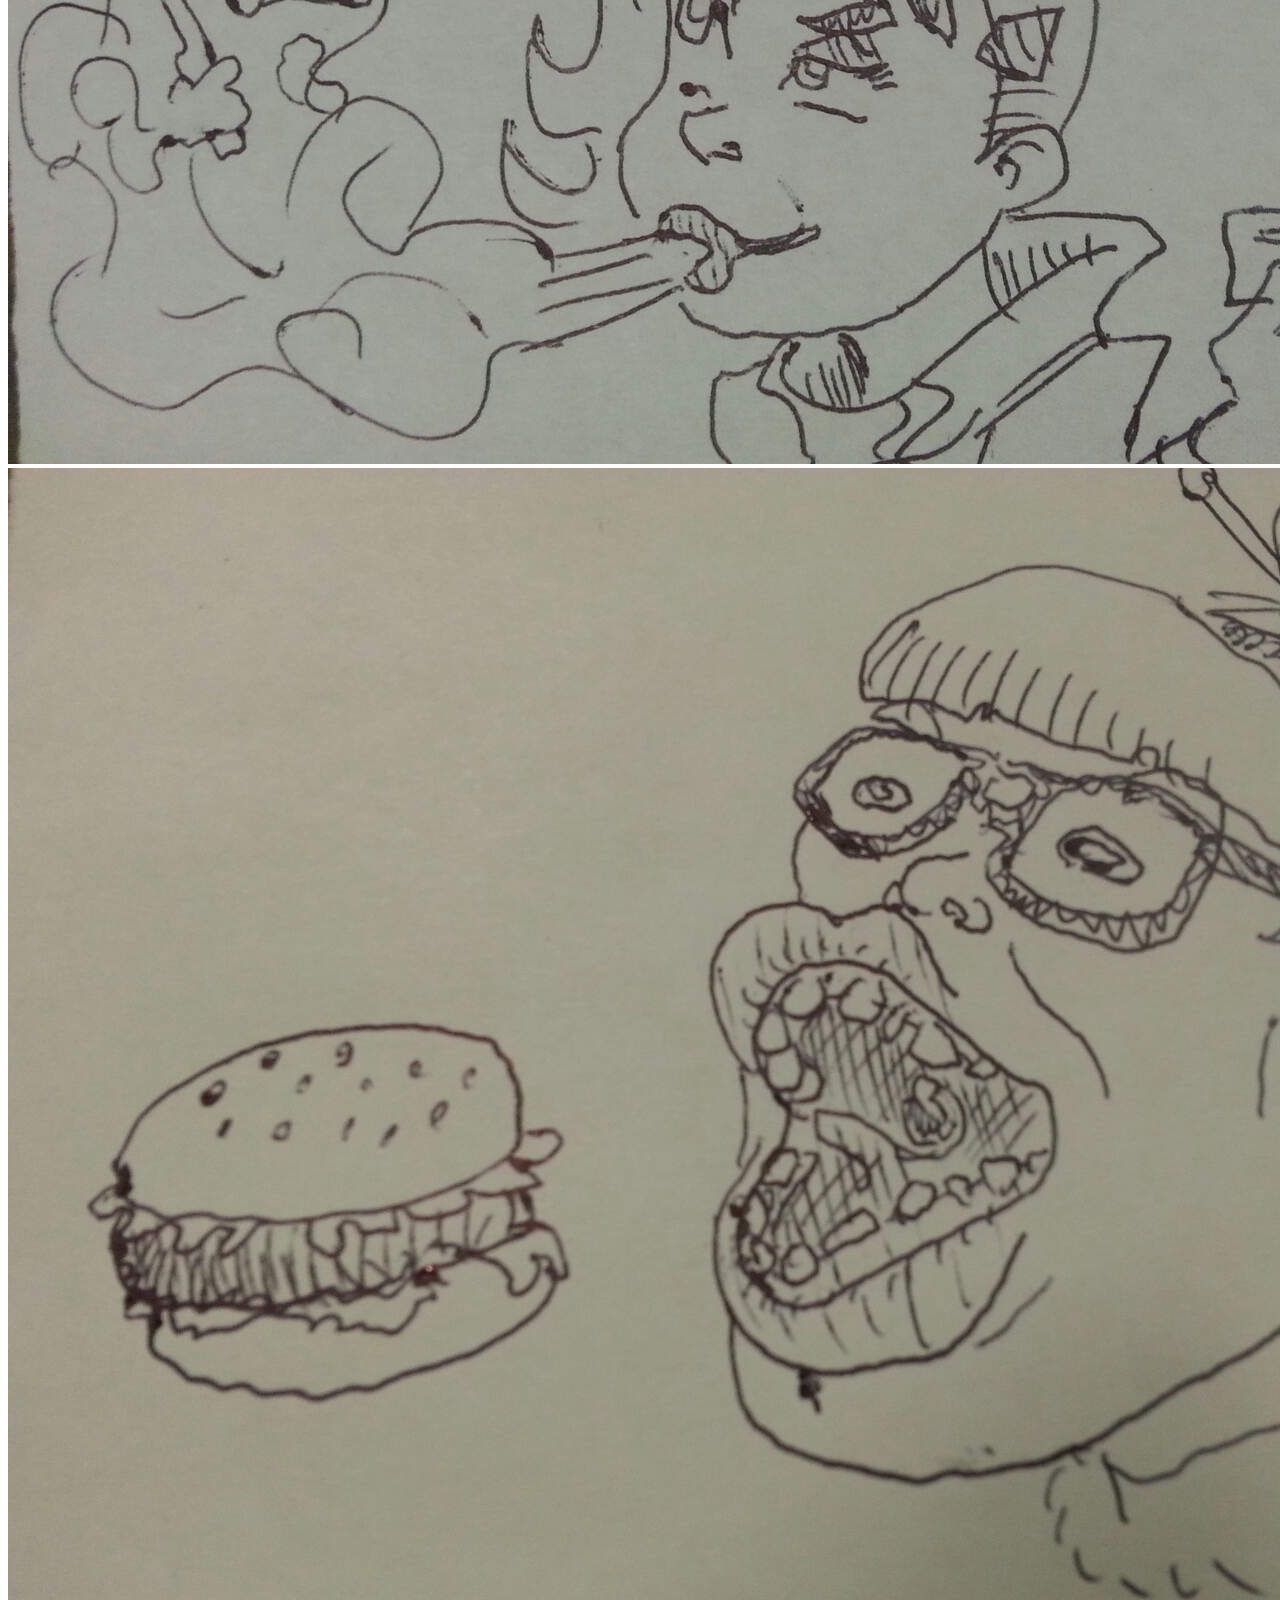
==== commit fb9c5e4a: "image gallery spacing" ====
--- a/artwork.html
+++ b/artwork.html
@@ -7,110 +7,141 @@
 	
 	    <div class="row">
           <div class="col">
-           <img src="tmp/ow1.jpg" class="img-fluid" />
+           <a href="tmp/ow1.jpg" target="_blank"> <img src="tmp/ow1.jpg" class="img-fluid img-thumbnail" /></a>
           </div>
           <div class="col">
-           <img src="tmp/ow2.jpg" class="img-fluid" />
+           <a href="tmp/ow2.jpg" target="_blank"> <img src="tmp/ow2.jpg" class="img-fluid img-thumbnail" /></a>
           </div>
           <div class="col">
-           <img src="tmp/ow3.jpg" class="img-fluid" />
+           <a href="tmp/ow3.jpg" target="_blank"> <img src="tmp/ow3.jpg" class="img-fluid img-thumbnail" /></a>
           </div>
         </div>
 		
+		  <br />
+		<div class="clearfix"></div>
+		  <br />
+		  
 	    <div class="row">
           <div class="col">
-           <img src="tmp/ow4.jpg" class="img-fluid" />
+           <a href="tmp/ow4.jpg" target="_blank"> <img src="tmp/ow4.jpg" class="img-fluid img-thumbnail" /></a>
           </div>
           <div class="col">
-           <img src="tmp/ow5.jpg" class="img-fluid" />
+           <a href="tmp/ow5.jpg" target="_blank"> <img src="tmp/ow5.jpg" class="img-fluid img-thumbnail" /></a>
           </div>
           <div class="col">
-           <img src="tmp/ow6.jpg" class="img-fluid" />
+           <a href="tmp/ow6.jpg" target="_blank"> <img src="tmp/ow6.jpg" class="img-fluid img-thumbnail" /></a>
           </div>
         </div>
 		
+		  <br />
+		<div class="clearfix"></div>
+		  <br />
+		  
 	    <div class="row">
           <div class="col">
-           <img src="tmp/ow7.jpg" class="img-fluid" />
+           <a href="tmp/ow7.jpg" target="_blank"> <img src="tmp/ow7.jpg" class="img-fluid img-thumbnail" /></a>
           </div>
           <div class="col">
-           <img src="tmp/ow8.jpg" class="img-fluid" />
+           <a href="tmp/ow8.jpg" target="_blank"> <img src="tmp/ow8.jpg" class="img-fluid img-thumbnail" /></a>
           </div>
           <div class="col">
-           <img src="tmp/ow9.jpg" class="img-fluid" />
+           <a href="tmp/ow9.jpg" target="_blank"> <img src="tmp/ow9.jpg" class="img-fluid img-thumbnail" /></a>
           </div>
         </div>
 		
+		  <br />
+		<div class="clearfix"></div>
+		  <br />
+		  
 	    <div class="row">
           <div class="col">
-           <img src="tmp/ow10.jpg" class="img-fluid" />
+           <a href="tmp/ow10.jpg" target="_blank"> <img src="tmp/ow10.jpg" class="img-fluid img-thumbnail" /></a>
           </div>
           <div class="col">
-           <img src="tmp/ow11.jpg" class="img-fluid" />
+           <a href="tmp/ow11.jpg" target="_blank"> <img src="tmp/ow11.jpg" class="img-fluid img-thumbnail" /></a>
           </div>
           <div class="col">
-           <img src="tmp/ow12.jpg" class="img-fluid" />
+           <a href="tmp/ow12.jpg" target="_blank"> <img src="tmp/ow12.jpg" class="img-fluid img-thumbnail" /></a>
           </div>
         </div>
 		
+		  <br />
+		<div class="clearfix"></div>
+		  <br />
+		  
 	    <div class="row">
           <div class="col">
-           <img src="tmp/ow13.jpg" class="img-fluid" />
+           <a href="tmp/ow13.jpg" target="_blank"> <img src="tmp/ow13.jpg" class="img-fluid img-thumbnail" /></a>
           </div>
           <div class="col">
-           <img src="tmp/ow14.jpg" class="img-fluid" />
+           <a href="tmp/ow14.jpg" target="_blank"> <img src="tmp/ow14.jpg" class="img-fluid img-thumbnail" /></a>
           </div>
           <div class="col">
-           <img src="tmp/ow15.jpg" class="img-fluid" />
+           <a href="tmp/ow15.jpg" target="_blank"> <img src="tmp/ow15.jpg" class="img-fluid img-thumbnail" /></a>
           </div>
         </div>
 		
+		  <br />
+		<div class="clearfix"></div>
+		  <br />
+		  
 	    <div class="row">
           <div class="col">
-           <img src="tmp/ow16.jpg" class="img-fluid" />
+           <a href="tmp/ow16.jpg" target="_blank"> <img src="tmp/ow16.jpg" class="img-fluid img-thumbnail" /></a>
           </div>
           <div class="col">
-           <img src="tmp/ow17.jpg" class="img-fluid" />
+           <a href="tmp/ow17.jpg" target="_blank"> <img src="tmp/ow17.jpg" class="img-fluid img-thumbnail" /></a>
           </div>
           <div class="col">
-           <img src="tmp/ow18.jpg" class="img-fluid" />
+           <a href="tmp/ow18.jpg" target="_blank"> <img src="tmp/ow18.jpg" class="img-fluid img-thumbnail" /></a>
           </div>
         </div>
 		
-
+		  <br />
+		<div class="clearfix"></div>
+		  <br />
+		  
 	    <div class="row">
           <div class="col">
-           <img src="tmp/ow19.jpg" class="img-fluid" />
+           <a href="tmp/ow19.jpg" target="_blank"> <img src="tmp/ow19.jpg" class="img-fluid img-thumbnail" /></a>
           </div>
           <div class="col">
-           <img src="tmp/ow20.jpg" class="img-fluid" />
+           <a href="tmp/ow20.jpg" target="_blank"> <img src="tmp/ow20.jpg" class="img-fluid img-thumbnail" /></a>
           </div>
           <div class="col">
-           <img src="tmp/ow21.jpg" class="img-fluid" />
+           <a href="tmp/ow21.jpg" target="_blank"> <img src="tmp/ow21.jpg" class="img-fluid img-thumbnail" /></a>
           </div>
         </div>
 		
+		  <br />
+		<div class="clearfix"></div>
+		  <br />
+		  
 	    <div class="row">
           <div class="col">
-           <img src="tmp/ow22.jpg" class="img-fluid" />
+           <a href="tmp/ow22.jpg" target="_blank"> <img src="tmp/ow22.jpg" class="img-fluid img-thumbnail" /></a>
           </div>
           <div class="col">
-           <img src="tmp/ow23.jpg" class="img-fluid" />
+           <a href="tmp/ow23.jpg" target="_blank"> <img src="tmp/ow23.jpg" class="img-fluid img-thumbnail" /></a>
           </div>
           <div class="col">
-           <img src="tmp/ow24.jpg" class="img-fluid" />
+           <a href="tmp/ow24.jpg" target="_blank"> <img src="tmp/ow24.jpg" class="img-fluid img-thumbnail" /></a>
           </div>
         </div>
-				
+		
+		  <br />
+		<div class="clearfix"></div>
+		  <br />
+		  
 	    <div class="row">
           <div class="col">
-           <img src="tmp/ow28.jpg" class="img-fluid" />
+           <a href="tmp/ow28.jpg" target="_blank"> <img src="tmp/ow28.jpg" class="img-fluid img-thumbnail" /></a>
           </div>
           <div class="col">
-           <img src="tmp/ow26.jpg" class="img-fluid" />
+           <a href="tmp/ow26.jpg" target="_blank"> <img src="tmp/ow26.jpg" class="img-fluid img-thumbnail" /></a>
           </div>
           <div class="col">
-           <img src="tmp/ow27.jpg" class="img-fluid" />
+           <a href="tmp/ow27.jpg" target="_blank"> <img src="tmp/ow27.jpg" class="img-fluid img-thumbnail" /></a>
           </div>
         </div>
 		
